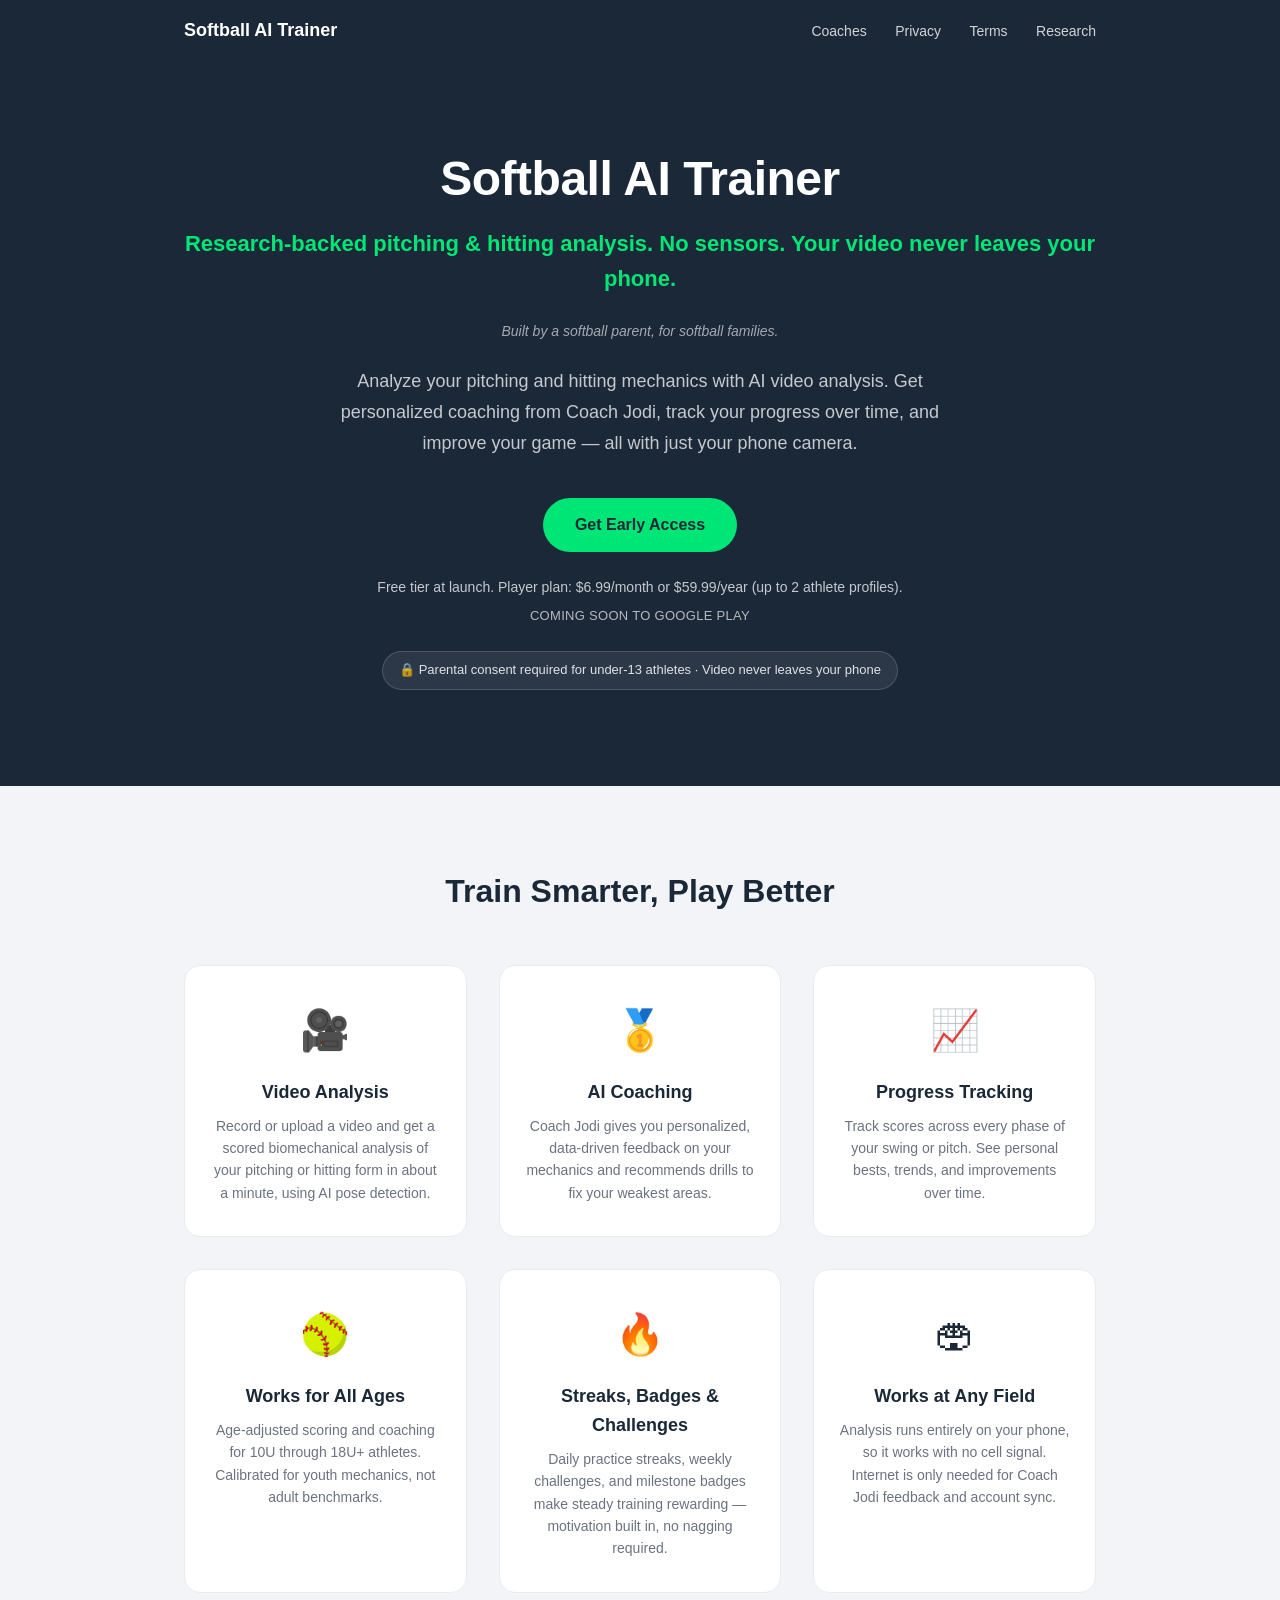
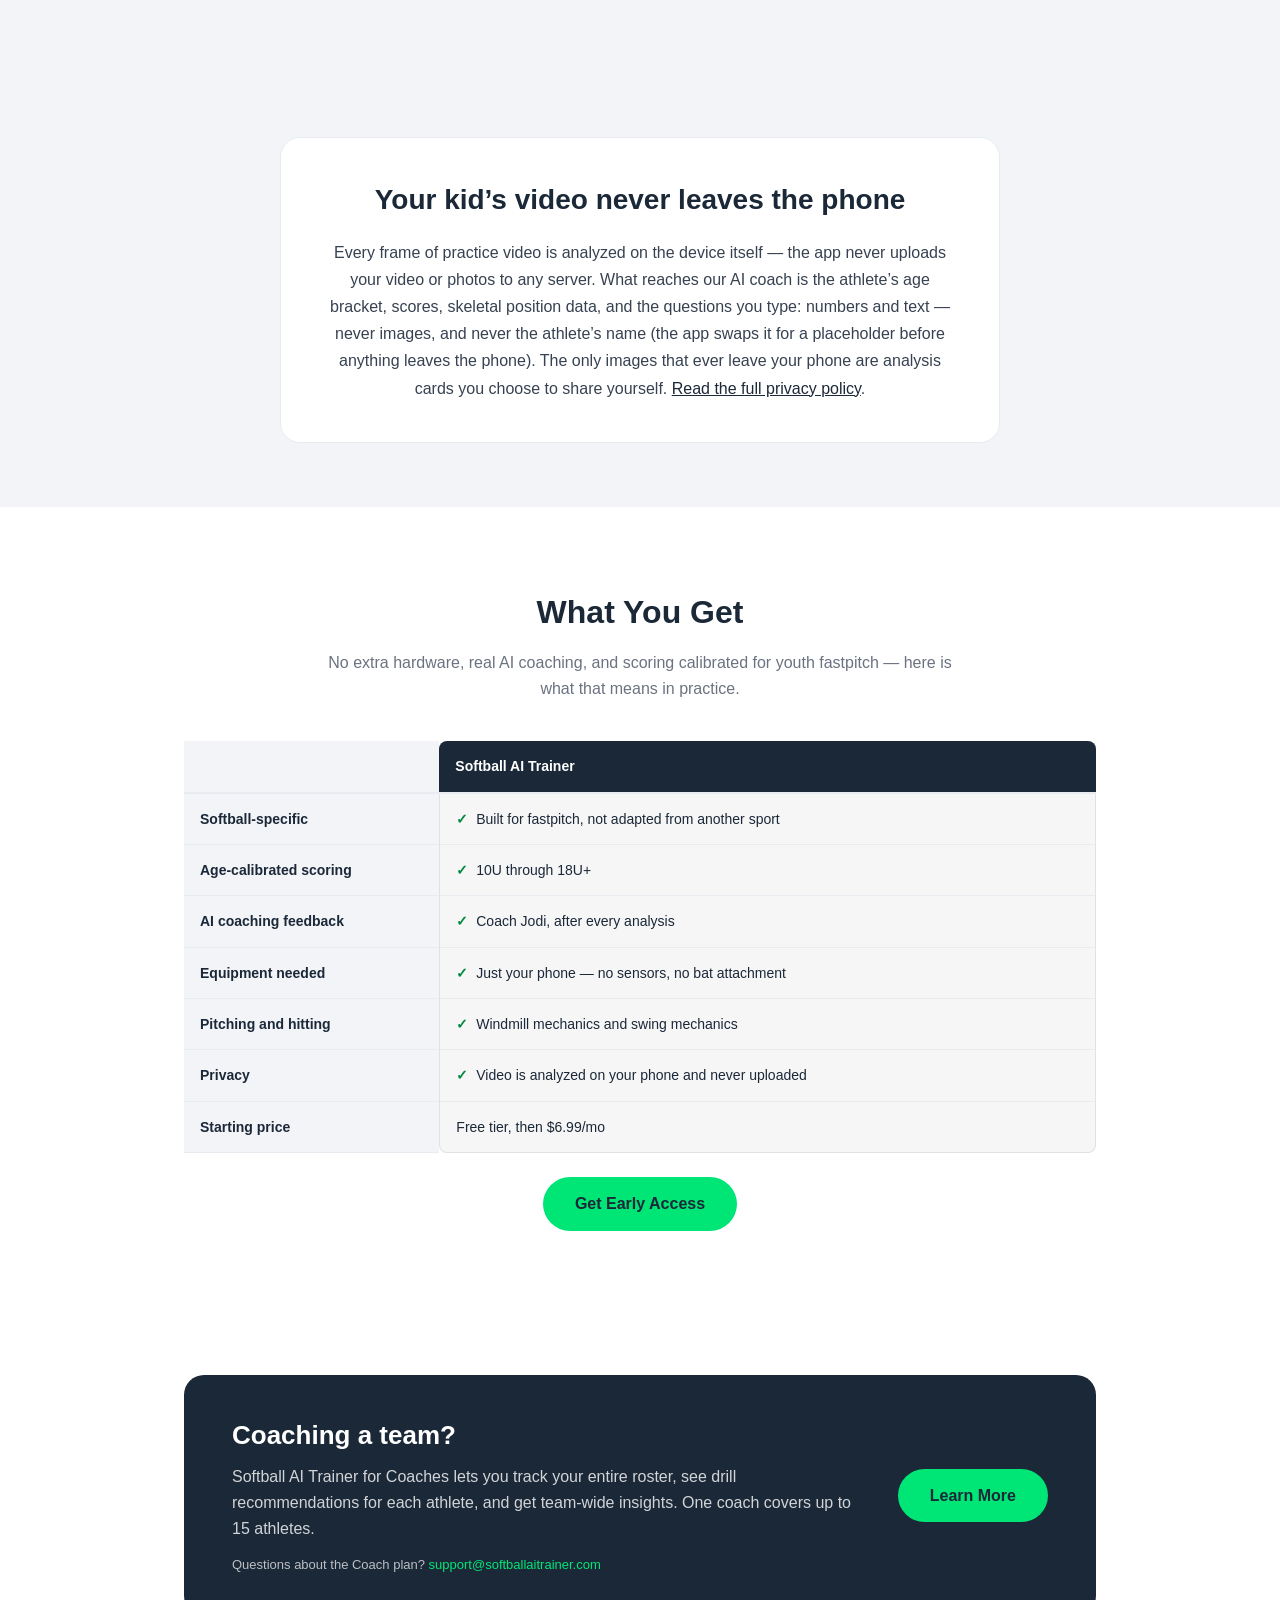
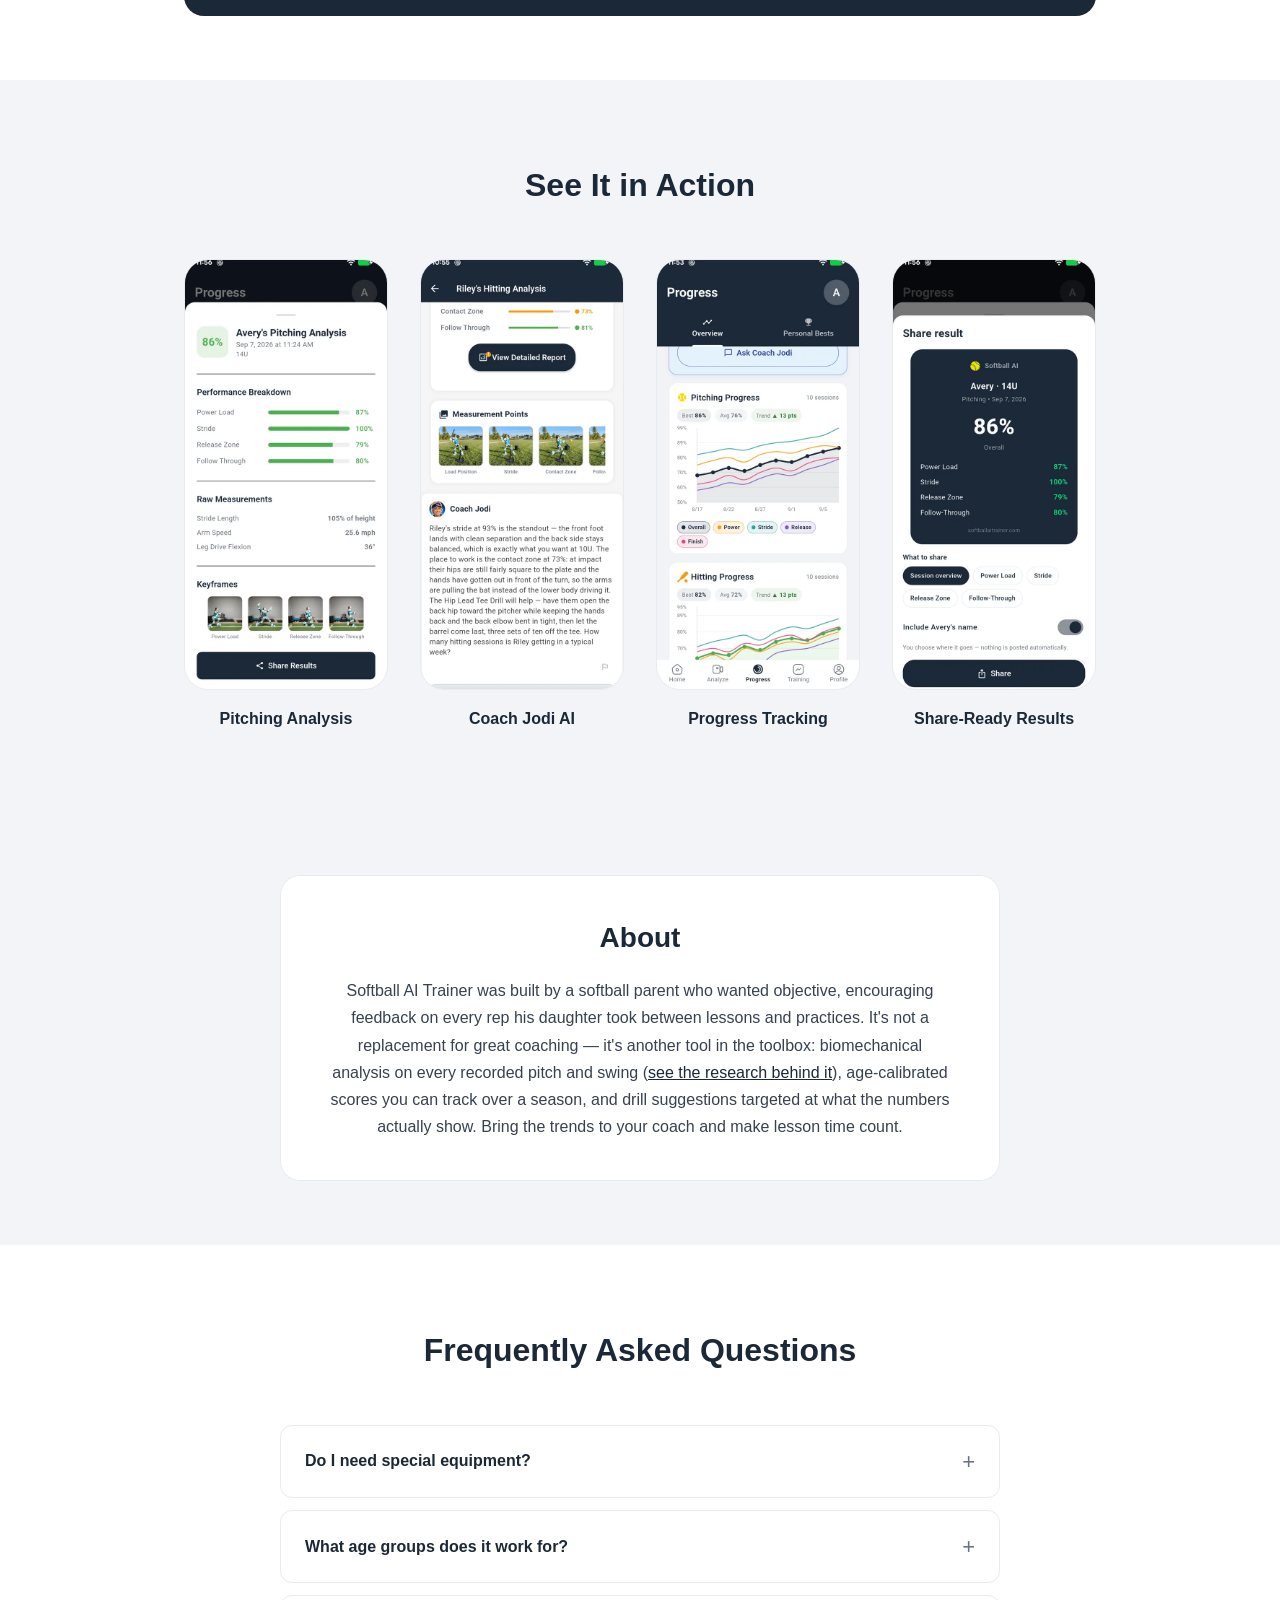
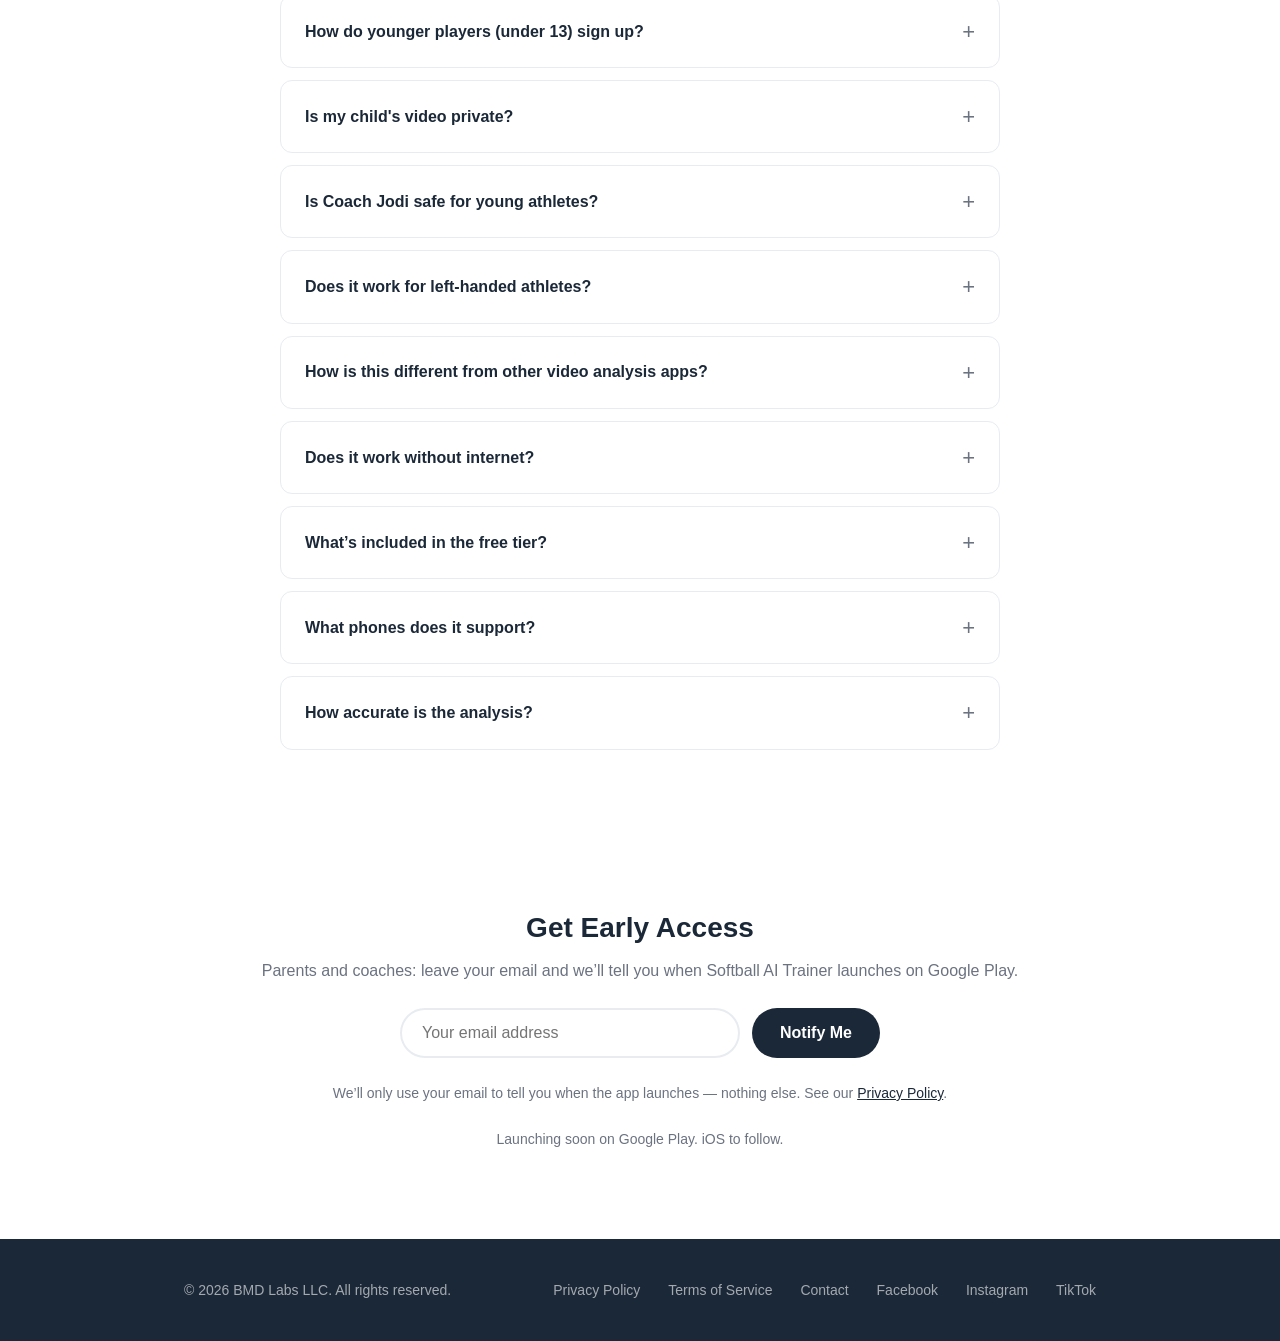
==== index.html @ f3d04e67 "Initial public release" ====
<!DOCTYPE html>
<html lang="en">
<head>
  <meta charset="UTF-8">
  <meta name="viewport" content="width=device-width, initial-scale=1.0">
  <title>Softball AI Trainer — Fastpitch Pitching &amp; Hitting Video Analysis App</title>
  <meta name="description" content="AI video analysis for fastpitch softball pitching and hitting mechanics. Personalized coaching from Coach Jodi. Works with just your phone camera.">
  <link rel="canonical" href="https://softballaitrainer.com/">
  <link rel="icon" type="image/svg+xml" href="/favicon.svg">
  <link rel="stylesheet" href="css/style.css?v=20260907">

  <!-- Open Graph / Facebook -->
  <meta property="og:type" content="website">
  <meta property="og:url" content="https://softballaitrainer.com/">
  <meta property="og:title" content="Softball AI Trainer — AI-Powered Softball Training">
  <meta property="og:description" content="AI video analysis for fastpitch pitching and hitting. Coach Jodi gives personalized feedback. Direct signup for ages 13+; parents can create accounts for younger athletes (10U–12U).">
  <meta property="og:image" content="https://softballaitrainer.com/og-image.png">
  <meta property="og:image:width" content="1200">
  <meta property="og:image:height" content="630">
  <meta property="og:site_name" content="Softball AI Trainer">

  <!-- Twitter -->
  <meta name="twitter:card" content="summary_large_image">
  <meta name="twitter:url" content="https://softballaitrainer.com/">
  <meta name="twitter:title" content="Softball AI Trainer — AI-Powered Softball Training">
  <meta name="twitter:description" content="AI video analysis for fastpitch pitching and hitting. Coach Jodi gives personalized feedback. Direct signup for ages 13+; parents can create accounts for younger athletes (10U–12U).">
  <meta name="twitter:image" content="https://softballaitrainer.com/og-image.png">

  <script type="application/ld+json">
  {
    "@context": "https://schema.org",
    "@graph": [
      {
        "@type": "Organization",
        "name": "BMD Labs LLC",
        "url": "https://softballaitrainer.com/",
        "email": "support@softballaitrainer.com",
        "telephone": "+1-937-350-1486",
        "address": {
          "@type": "PostalAddress",
          "streetAddress": "6545 Market Ave N, Ste 100",
          "addressLocality": "Canton",
          "addressRegion": "OH",
          "postalCode": "44721",
          "addressCountry": "US"
        },
        "sameAs": [
          "https://www.facebook.com/softballaitrainer",
          "https://www.instagram.com/softballaitrainer",
          "https://www.tiktok.com/@softballaitrainer"
        ]
      },
      {
        "@type": "SoftwareApplication",
        "name": "Softball AI Trainer",
        "operatingSystem": "Android",
        "applicationCategory": "SportsApplication",
        "description": "AI video analysis for fastpitch softball pitching and hitting mechanics. On-device processing — video never leaves the phone. Age-calibrated scoring for 10U through 18U+.",
        "offers": [
          { "@type": "Offer", "price": "0", "priceCurrency": "USD", "description": "Free tier" },
          { "@type": "Offer", "price": "6.99", "priceCurrency": "USD", "description": "Player plan, monthly" },
          { "@type": "Offer", "price": "59.99", "priceCurrency": "USD", "description": "Player plan, annual" },
          { "@type": "Offer", "price": "24.99", "priceCurrency": "USD", "description": "Coach plan, monthly" },
          { "@type": "Offer", "price": "199.99", "priceCurrency": "USD", "description": "Coach plan, annual" }
        ],
        "publisher": { "@type": "Organization", "name": "BMD Labs LLC" }
      },
      {
        "@type": "FAQPage",
        "mainEntity": [
          { "@type": "Question", "name": "Do I need special equipment?", "acceptedAnswer": { "@type": "Answer", "text": "Just your phone. No wearables, no sensors, no extra gear." } },
          { "@type": "Question", "name": "What age groups does it work for?", "acceptedAnswer": { "@type": "Answer", "text": "10U through 18U+. Scoring is calibrated for each age bracket, so a 10U pitcher isn't measured against 18U standards." } },
          { "@type": "Question", "name": "How do younger players (under 13) sign up?", "acceptedAnswer": { "@type": "Answer", "text": "Direct account signup is for ages 13 and up. For younger athletes, a parent or guardian creates an account and adds the child as an athlete profile through a parental consent flow designed to meet COPPA's verifiable-consent requirements." } },
          { "@type": "Question", "name": "Is my child's video private?", "acceptedAnswer": { "@type": "Answer", "text": "Yes. All video analysis happens on your device — the app never uploads your video or photos. AI coaching uses your athlete's age bracket, scores, skeletal position data, and the questions you type — never images or video, and never your athlete's name (the app swaps it for a placeholder before anything leaves the phone). The only images that leave your phone are analysis cards you choose to share yourself." } },
          { "@type": "Question", "name": "Is Coach Jodi safe for young athletes?", "acceptedAnswer": { "@type": "Answer", "text": "Coach Jodi is an AI coach and is labeled as one in the app. It runs behind a fixed safety prompt that keeps replies about softball and age-appropriate, defers health questions to a doctor or athletic trainer, and points anyone in distress to a trusted adult (and to 988 in the US). Every reply carries a Report flag that we review. Athletes are asked not to share personal details, the app never sends your athlete's name to the AI provider, under-13 athletes can only use Coach Jodi after a parent consents, and AI coaching can be turned off at any time in Settings." } },
          { "@type": "Question", "name": "Does it work for left-handed athletes?", "acceptedAnswer": { "@type": "Answer", "text": "Yes. Set your athlete's throwing and batting hand once, and every analysis scores accordingly." } },
          { "@type": "Question", "name": "How is this different from other video analysis apps?", "acceptedAnswer": { "@type": "Answer", "text": "Built specifically for fastpitch softball, with age-calibrated scoring and AI coaching personalized to your mechanics." } },
          { "@type": "Question", "name": "Does it work without internet?", "acceptedAnswer": { "@type": "Answer", "text": "Video analysis runs entirely on your phone, so you can record and analyze at any field with no signal. Internet is only needed for AI coaching feedback and account sync." } },
          { "@type": "Question", "name": "What's included in the free tier?", "acceptedAnswer": { "@type": "Answer", "text": "The free tier currently includes 12 video analyses per week, 3 Coach Jodi questions per day, your last 10 saved sessions, and 1 athlete profile. The Player plan raises that to unlimited analyses and up to 2 athlete profiles; the Coach plan covers up to 15 athletes." } },
          { "@type": "Question", "name": "What phones does it support?", "acceptedAnswer": { "@type": "Answer", "text": "Android at launch (Google Play), with iOS to follow. Any modern Android phone works — newer phones simply analyze faster." } },
          { "@type": "Question", "name": "How accurate is the analysis?", "acceptedAnswer": { "@type": "Answer", "text": "Scoring is built on pose detection plus biomechanical metrics anchored to peer-reviewed fastpitch pitching research and established coaching standards, with age-specific targets. Accuracy depends on video quality and camera angle; methods and limitations are published on the research page." } }
        ]
      }
    ]
  }
  </script>
</head>
<body>

  <header class="site-header">
    <div class="container">
      <a href="/" class="logo">Softball AI Trainer</a>
      <nav>
        <a href="/coaches.html">Coaches</a>
        <a href="/privacy.html">Privacy</a>
        <a href="/terms.html">Terms</a>
        <a href="/research.html">Research</a>
      </nav>
    </div>
  </header>

  <section class="hero">
    <div class="container">
      <h1>Softball AI Trainer</h1>
      <p class="tagline">Research-backed pitching &amp; hitting analysis. No sensors. Your video never leaves your phone.</p>
      <p class="humanizing">Built by a softball parent, for softball families.</p>
      <p class="description">
        Analyze your pitching and hitting mechanics with AI video analysis.
        Get personalized coaching from Coach Jodi, track your progress over time,
        and improve your game — all with just your phone camera.
      </p>
      <div class="cta-group">
        <a href="#signup" class="btn btn-green">Get Early Access</a>
      </div>
      <p class="pricing-line">Free tier at launch. Player plan: $6.99/month or $59.99/year (up to 2 athlete profiles).</p>
      <p class="launch-note">Coming soon to Google Play</p>
      <div class="hero-badges">
        <span class="hero-badge"><span aria-hidden="true">&#128274;</span> Parental consent required for under-13 athletes &middot; Video never leaves your phone</span>
      </div>
    </div>
  </section>

  <section class="features" id="features">
    <div class="container">
      <h2>Train Smarter, Play Better</h2>
      <div class="features-grid">

        <div class="feature-card">
          <span class="icon" aria-hidden="true">&#127909;</span>
          <h3>Video Analysis</h3>
          <p>Record or upload a video and get a scored biomechanical analysis of your pitching or hitting form in about a minute, using AI pose detection.</p>
        </div>

        <div class="feature-card">
          <span class="icon" aria-hidden="true">&#129351;</span>
          <h3>AI Coaching</h3>
          <p>Coach Jodi gives you personalized, data-driven feedback on your mechanics and recommends drills to fix your weakest areas.</p>
        </div>

        <div class="feature-card">
          <span class="icon" aria-hidden="true">&#128200;</span>
          <h3>Progress Tracking</h3>
          <p>Track scores across every phase of your swing or pitch. See personal bests, trends, and improvements over time.</p>
        </div>

        <div class="feature-card">
          <span class="icon" aria-hidden="true">&#129358;</span>
          <h3>Works for All Ages</h3>
          <p>Age-adjusted scoring and coaching for 10U through 18U+ athletes. Calibrated for youth mechanics, not adult benchmarks.</p>
        </div>

        <div class="feature-card">
          <span class="icon" aria-hidden="true">&#128293;</span>
          <h3>Streaks, Badges &amp; Challenges</h3>
          <p>Daily practice streaks, weekly challenges, and milestone badges make steady training rewarding &mdash; motivation built in, no nagging required.</p>
        </div>

        <div class="feature-card">
          <span class="icon" aria-hidden="true">&#127967;</span>
          <h3>Works at Any Field</h3>
          <p>Analysis runs entirely on your phone, so it works with no cell signal. Internet is only needed for Coach Jodi feedback and account sync.</p>
        </div>

      </div>
    </div>
  </section>

  <section class="about" id="privacy-promise">
    <div class="container">
      <div class="about-card">
        <h2>Your kid&rsquo;s video never leaves the phone</h2>
        <p>Every frame of practice video is analyzed on the device itself &mdash; the app never uploads your video or photos to any server. What reaches our AI coach is the athlete&rsquo;s age bracket, scores, skeletal position data, and the questions you type: numbers and text &mdash; never images, and never the athlete&rsquo;s name (the app swaps it for a placeholder before anything leaves the phone). The only images that ever leave your phone are analysis cards you choose to share yourself. <a href="/privacy.html">Read the full privacy policy</a>.</p>
      </div>
    </div>
  </section>

  <section class="comparison" id="compare">
    <div class="container">
      <h2>What You Get</h2>
      <p class="section-intro">No extra hardware, real AI coaching, and scoring calibrated for youth fastpitch &mdash; here is what that means in practice.</p>

      <div class="comparison-table-wrap">
        <table class="comparison-table">
          <thead>
            <tr>
              <th scope="col"><span class="sr-only">Feature</span></th>
              <th scope="col" class="us">Softball AI Trainer</th>
            </tr>
          </thead>
          <tbody>
            <tr>
              <th scope="row">Softball-specific</th>
              <td class="us"><span class="check">&#10003;</span> Built for fastpitch, not adapted from another sport</td>
            </tr>
            <tr>
              <th scope="row">Age-calibrated scoring</th>
              <td class="us"><span class="check">&#10003;</span> 10U through 18U+</td>
            </tr>
            <tr>
              <th scope="row">AI coaching feedback</th>
              <td class="us"><span class="check">&#10003;</span> Coach Jodi, after every analysis</td>
            </tr>
            <tr>
              <th scope="row">Equipment needed</th>
              <td class="us"><span class="check">&#10003;</span> Just your phone &mdash; no sensors, no bat attachment</td>
            </tr>
            <tr>
              <th scope="row">Pitching and hitting</th>
              <td class="us"><span class="check">&#10003;</span> Windmill mechanics and swing mechanics</td>
            </tr>
            <tr>
              <th scope="row">Privacy</th>
              <td class="us"><span class="check">&#10003;</span> Video is analyzed on your phone and never uploaded</td>
            </tr>
            <tr>
              <th scope="row">Starting price</th>
              <td class="us">Free tier, then $6.99/mo</td>
            </tr>
          </tbody>
        </table>
      </div>

      <div class="cta-group" style="text-align:center; margin-top: 24px;">
        <a href="#signup" class="btn btn-green">Get Early Access</a>
      </div>
    </div>
  </section>

  <section class="coach-callout" id="coaches">
    <div class="container">
      <div class="coach-card">
        <div class="coach-card-content">
          <h2>Coaching a team?</h2>
          <p>Softball AI Trainer for Coaches lets you track your entire roster, see drill recommendations for each athlete, and get team-wide insights. One coach covers up to 15 athletes.</p>
          <p class="coach-contact">Questions about the Coach plan? <a href="mailto:support@softballaitrainer.com">support@softballaitrainer.com</a></p>
        </div>
        <a href="/coaches.html" class="btn btn-green">Learn More</a>
      </div>
    </div>
  </section>

  <section class="screenshots" id="screenshots">
    <div class="container">
      <h2>See It in Action</h2>
      <div class="screenshots-grid">

        <div class="screenshot-card">
          <div class="screenshot-frame">
            <img src="screenshots/pitching-analysis.webp?v=20260907b" width="560" height="1244" loading="lazy" decoding="async" alt="14U pitching analysis with phase scores, raw measurements, and skeletal keyframes" onerror="this.style.display='none';this.nextElementSibling.style.display='flex';">
            <div class="screenshot-placeholder">Screenshot Coming Soon</div>
          </div>
          <p class="screenshot-caption">Pitching Analysis</p>
        </div>

        <div class="screenshot-card">
          <div class="screenshot-frame">
            <img src="screenshots/coach-jodi.webp?v=20260907" width="560" height="1244" loading="lazy" decoding="async" alt="Analysis keyframes with skeletal overlays above Coach Jodi's AI feedback" onerror="this.style.display='none';this.nextElementSibling.style.display='flex';">
            <div class="screenshot-placeholder">Screenshot Coming Soon</div>
          </div>
          <p class="screenshot-caption">Coach Jodi AI</p>
        </div>

        <div class="screenshot-card">
          <div class="screenshot-frame">
            <img src="screenshots/progress.webp?v=20260907b" width="560" height="1244" loading="lazy" decoding="async" alt="Progress dashboard with pitching and hitting score charts" onerror="this.style.display='none';this.nextElementSibling.style.display='flex';">
            <div class="screenshot-placeholder">Screenshot Coming Soon</div>
          </div>
          <p class="screenshot-caption">Progress Tracking</p>
        </div>

        <div class="screenshot-card">
          <div class="screenshot-frame">
            <img src="screenshots/share-card.webp?v=20260907b" width="560" height="1244" loading="lazy" decoding="async" alt="Share sheet with a branded results card and a name privacy toggle" onerror="this.style.display='none';this.nextElementSibling.style.display='flex';">
            <div class="screenshot-placeholder">Screenshot Coming Soon</div>
          </div>
          <p class="screenshot-caption">Share-Ready Results</p>
        </div>

      </div>
    </div>
  </section>

  <section class="about" id="about">
    <div class="container">
      <div class="about-card">
        <h2>About</h2>
        <p>Softball AI Trainer was built by a softball parent who wanted objective, encouraging feedback on every rep his daughter took between lessons and practices. It's not a replacement for great coaching &mdash; it's another tool in the toolbox: biomechanical analysis on every recorded pitch and swing (<a href="/research.html">see the research behind it</a>), age-calibrated scores you can track over a season, and drill suggestions targeted at what the numbers actually show. Bring the trends to your coach and make lesson time count.</p>
      </div>
    </div>
  </section>

  <section class="faq" id="faq">
    <div class="container">
      <h2>Frequently Asked Questions</h2>
      <div class="faq-list">

        <details class="faq-item">
          <summary>Do I need special equipment?</summary>
          <p>Just your phone. No wearables, no sensors, no extra gear.</p>
        </details>

        <details class="faq-item">
          <summary>What age groups does it work for?</summary>
          <p>10U through 18U+. Scoring is calibrated for each age bracket, so a 10U pitcher isn't measured against 18U standards.</p>
        </details>

        <details class="faq-item">
          <summary>How do younger players (under 13) sign up?</summary>
          <p>Direct account signup is for ages 13 and up. For younger athletes, a parent or guardian creates an account and adds the child as an athlete profile through a parental consent flow designed to meet COPPA's verifiable-consent requirements. A parent can manage 1 athlete on the free tier, up to 2 on the Player plan.</p>
        </details>

        <details class="faq-item">
          <summary>Is my child's video private?</summary>
          <p>Yes. All video analysis happens on your device &mdash; the app never uploads your video or photos. AI coaching uses your athlete's age bracket, scores, skeletal position data, and the questions you type &mdash; never images or video, and never your athlete's name (the app swaps it for a placeholder before anything leaves the phone). The only images that leave your phone are analysis cards you choose to share yourself. See our <a href="/privacy.html">Privacy Policy</a> for the full details.</p>
        </details>

        <details class="faq-item">
          <summary>Is Coach Jodi safe for young athletes?</summary>
          <p>Coach Jodi is an AI coach and is labeled as one in the app. It runs behind a fixed safety prompt that keeps replies about softball and age-appropriate, defers health questions to a doctor or athletic trainer, and points anyone in distress to a trusted adult (and to 988 in the US). Every reply carries a Report flag that we review. Athletes are asked not to share personal details, the app never sends your athlete's name to the AI provider, under-13 athletes can only use Coach Jodi after a parent consents, and AI coaching can be turned off at any time in Settings.</p>
        </details>

        <details class="faq-item">
          <summary>Does it work for left-handed athletes?</summary>
          <p>Yes. Set your athlete's throwing and batting hand once, and every analysis scores accordingly &mdash; left-handed mechanics are first-class, not mirrored afterthoughts.</p>
        </details>

        <details class="faq-item">
          <summary>How is this different from other video analysis apps?</summary>
          <p>Built specifically for fastpitch softball, with age-calibrated scoring and AI coaching personalized to your mechanics.</p>
        </details>

        <details class="faq-item">
          <summary>Does it work without internet?</summary>
          <p>Video analysis runs entirely on your phone, so you can record and analyze at any field with no signal. An internet connection is only needed for Coach Jodi's AI feedback and syncing your account.</p>
        </details>

        <details class="faq-item">
          <summary>What&rsquo;s included in the free tier?</summary>
          <p>The free tier currently includes 12 video analyses per week, 3 Coach Jodi questions per day, your last 10 saved sessions, and 1 athlete profile. The Player plan raises that to unlimited analyses and up to 2 athlete profiles; the Coach plan covers up to 15 athletes.</p>
        </details>

        <details class="faq-item">
          <summary>What phones does it support?</summary>
          <p>Android at launch (Google Play), with iOS to follow. Any modern Android phone works &mdash; newer phones simply analyze faster.</p>
        </details>

        <details class="faq-item">
          <summary>How accurate is the analysis?</summary>
          <p>Scoring is built on pose detection plus biomechanical metrics anchored to peer-reviewed fastpitch pitching research and established coaching standards, with age-specific targets. It&rsquo;s a training aid, not a lab: accuracy depends on video quality and camera angle, and we publish our methods and limitations openly on the <a href="/research.html">research page</a>.</p>
        </details>

      </div>
    </div>
  </section>

  <section class="signup" id="signup">
    <div class="container">
      <h2>Get Early Access</h2>
      <p>Parents and coaches: leave your email and we&rsquo;ll tell you when Softball AI Trainer launches on Google Play.</p>
      <form class="signup-form" action="https://formspree.io/f/moeqejey" method="POST">
        <input type="email" name="email" placeholder="Your email address" aria-label="Email address" required>
        <input type="hidden" name="source" value="player-landing">
        <input type="hidden" name="_subject" value="New waitlist signup — Player">
        <input type="text" name="_gotcha" tabindex="-1" autocomplete="off"
               aria-hidden="true" style="display:none">
        <button type="submit">Notify Me</button>
      </form>
        <p class="timeline-note">We&rsquo;ll only use your email to tell you when the app launches — nothing else. See our <a href="/privacy.html">Privacy Policy</a>.</p>
      <p class="timeline-note">
        Launching soon on Google Play. iOS to follow.
      </p>
    </div>
  </section>

  <footer class="site-footer">
    <div class="container">
      <span>&copy; 2026 BMD Labs LLC. All rights reserved.</span>
      <div>
        <a href="/privacy.html">Privacy Policy</a>
        <a href="/terms.html">Terms of Service</a>
        <a href="mailto:support@softballaitrainer.com">Contact</a>
        <a href="https://www.facebook.com/softballaitrainer" target="_blank" rel="noopener">Facebook</a>
        <a href="https://www.instagram.com/softballaitrainer" target="_blank" rel="noopener">Instagram</a>
        <a href="https://www.tiktok.com/@softballaitrainer" target="_blank" rel="noopener">TikTok</a>
      </div>
    </div>
  </footer>

</body>
</html>
---- css/style.css ----
*, *::before, *::after { box-sizing: border-box; margin: 0; padding: 0; }

:root {
  --navy: #1B2838;
  --green: #00E676;
  --light-gray: #F2F4F7;
  --white: #FFFFFF;
  --gray-text: #6B7280;
  --subtle-border: #E8ECF0;
}

body {
  font-family: -apple-system, BlinkMacSystemFont, "Segoe UI", Roboto, Helvetica, Arial, sans-serif;
  color: var(--navy);
  background: var(--white);
  line-height: 1.6;
  -webkit-font-smoothing: antialiased;
}

a { color: var(--navy); text-decoration: underline; }
a:not(.btn):hover { color: #00875A; }
.hero a:not(.btn):hover, .site-header a:not(.btn):hover, .site-footer a:not(.btn):hover, .coach-card a:not(.btn):hover { color: var(--green); }

/* ── Layout ──────────────────────────────── */

.container { max-width: 960px; margin: 0 auto; padding: 0 24px; }

/* ── Header ──────────────────────────────── */

.site-header {
  background: var(--navy);
  padding: 16px 0;
  position: sticky;
  top: 0;
  z-index: 100;
}

.site-header .container {
  display: flex;
  align-items: center;
  justify-content: space-between;
}

.site-header .logo {
  color: var(--white);
  font-size: 18px;
  font-weight: 700;
  text-decoration: none;
}

.site-header .logo:hover { color: var(--green); }

.site-header nav a {
  color: rgba(255,255,255,0.8);
  text-decoration: none;
  margin-left: 24px;
  font-size: 14px;
  font-weight: 500;
}

.site-header nav a:hover { color: #00875A; }
.hero a:not(.btn):hover, .site-header a:not(.btn):hover, .site-footer a:not(.btn):hover, .coach-card a:not(.btn):hover { color: var(--green); }

/* ── Hero ────────────────────────────────── */

.hero {
  background: var(--navy);
  color: var(--white);
  padding: 80px 0 96px;
  text-align: center;
}

.hero h1 {
  font-size: 48px;
  font-weight: 800;
  margin-bottom: 8px;
  letter-spacing: -0.5px;
}

.hero .tagline {
  font-size: 22px;
  color: var(--green);
  font-weight: 600;
  margin-bottom: 24px;
}

.hero .humanizing {
  font-size: 14px;
  font-style: italic;
  color: rgba(255,255,255,0.6);
  margin-bottom: 24px;
}

.hero .description {
  font-size: 18px;
  color: rgba(255,255,255,0.75);
  max-width: 600px;
  margin: 0 auto 40px;
  line-height: 1.7;
}

.hero .pricing-line {
  font-size: 14px;
  color: rgba(255,255,255,0.75);
  margin-top: 24px;
}

.hero .launch-note {
  font-size: 13px;
  color: rgba(255,255,255,0.68);
  margin-top: 8px;
  letter-spacing: 0.3px;
  text-transform: uppercase;
  font-weight: 500;
}

.hero-badges {
  display: flex;
  justify-content: center;
  gap: 12px;
  margin-top: 24px;
  flex-wrap: wrap;
}

.hero-badge {
  display: inline-block;
  background: rgba(255,255,255,0.08);
  color: rgba(255,255,255,0.85);
  border: 1px solid rgba(255,255,255,0.15);
  padding: 8px 16px;
  border-radius: 20px;
  font-size: 13px;
  font-weight: 500;
}

.hero .cta-group {
  display: flex;
  gap: 16px;
  justify-content: center;
  flex-wrap: wrap;
}

/* ── Buttons ─────────────────────────────── */

.btn {
  display: inline-flex;
  align-items: center;
  gap: 8px;
  padding: 14px 32px;
  border-radius: 28px;
  font-size: 16px;
  font-weight: 600;
  text-decoration: none;
  border: none;
  cursor: pointer;
  transition: transform 0.15s, box-shadow 0.15s;
}

.btn:hover { transform: translateY(-1px); box-shadow: 0 4px 16px rgba(0,0,0,0.2); }

.btn-green { background: var(--green); color: var(--navy); }
.btn-outline { background: transparent; color: var(--white); border: 2px solid rgba(255,255,255,0.3); }
.btn-outline:hover { border-color: var(--green); color: var(--green); }

/* ── Features ────────────────────────────── */

.features {
  padding: 80px 0;
  background: var(--light-gray);
}

.features h2 {
  text-align: center;
  font-size: 32px;
  font-weight: 700;
  margin-bottom: 48px;
}

.features-grid {
  display: grid;
  /* Explicit counts so no row strands an orphan card:
     index has 6 cards (3+3), coaches has 4 (--4 modifier, one row). */
  grid-template-columns: repeat(3, 1fr);
  gap: 32px;
}

.features-grid--4 { grid-template-columns: repeat(4, 1fr); }

@media (max-width: 900px) {
  .features-grid, .features-grid--4 { grid-template-columns: 1fr 1fr; }
}

.feature-card {
  background: var(--white);
  border-radius: 16px;
  padding: 32px 24px;
  text-align: center;
  border: 1px solid var(--subtle-border);
}

.feature-card .icon {
  font-size: 40px;
  margin-bottom: 16px;
  display: block;
}

.feature-card h3 {
  font-size: 18px;
  font-weight: 700;
  margin-bottom: 8px;
}

.feature-card p {
  font-size: 14px;
  color: var(--gray-text);
  line-height: 1.6;
}

/* ── Comparison Table ────────────────────── */

.comparison {
  padding: 80px 0;
  background: var(--white);
}

.comparison h2 {
  text-align: center;
  font-size: 32px;
  font-weight: 700;
  margin-bottom: 12px;
}

.section-intro {
  text-align: center;
  font-size: 16px;
  color: var(--gray-text);
  max-width: 640px;
  margin: 0 auto 40px;
  line-height: 1.6;
}

.comparison-table-wrap {
  overflow-x: auto;
  -webkit-overflow-scrolling: touch;
  margin: 0 -16px;
  padding: 0 16px;
}

.comparison-table {
  width: 100%;
  min-width: 720px;
  border-collapse: separate;
  border-spacing: 0;
  font-size: 14px;
}

.comparison-table th, .comparison-table td {
  padding: 14px 16px;
  text-align: left;
  border-bottom: 1px solid var(--subtle-border);
  vertical-align: middle;
  color: #374151;
}

.comparison-table thead th {
  font-size: 14px;
  font-weight: 700;
  color: var(--navy);
  background: var(--light-gray);
  border-bottom: 2px solid var(--subtle-border);
}

.comparison-table thead th.us {
  background: var(--navy);
  color: var(--white);
  border-top-left-radius: 8px;
  border-top-right-radius: 8px;
}

.comparison-table tbody th[scope="row"] {
  font-weight: 600;
  color: var(--navy);
  background: var(--light-gray);
  width: 28%;
}

.comparison-table td.us {
  background: rgba(27, 40, 56, 0.04);
  border-left: 1px solid rgba(27, 40, 56, 0.1);
  border-right: 1px solid rgba(27, 40, 56, 0.1);
  color: var(--navy);
  font-weight: 500;
}

.comparison-table tbody tr:last-child td.us {
  border-bottom: 1px solid rgba(27, 40, 56, 0.1);
  border-bottom-left-radius: 8px;
  border-bottom-right-radius: 8px;
}

.comparison-table .check {
  color: #00C853;
  font-weight: 700;
  margin-right: 4px;
}

.comparison-table .cross {
  color: #9CA3AF;
  font-weight: 700;
  margin-right: 4px;
}

.comparison-footnote {
  text-align: center;
  font-size: 12px;
  color: var(--gray-text);
  margin-top: 24px;
  font-style: italic;
}

/* ── Step Cards (Coaches page) ───────────── */

.steps-grid {
  display: grid;
  grid-template-columns: repeat(auto-fit, minmax(240px, 1fr));
  gap: 24px;
  margin-top: 32px;
}

.step-card {
  background: var(--white);
  border: 1px solid var(--subtle-border);
  border-radius: 16px;
  padding: 32px 28px;
  text-align: left;
}

.step-number {
  display: inline-flex;
  align-items: center;
  justify-content: center;
  width: 40px;
  height: 40px;
  background: var(--navy);
  color: var(--white);
  border-radius: 50%;
  font-size: 18px;
  font-weight: 700;
  margin-bottom: 16px;
}

.step-card h3 {
  font-size: 18px;
  font-weight: 700;
  margin-bottom: 8px;
  color: var(--navy);
}

.step-card p {
  font-size: 14px;
  color: var(--gray-text);
  line-height: 1.6;
}

/* ── About Section ───────────────────────── */

.about {
  padding: 64px 0;
  background: var(--light-gray);
}

.about-card {
  max-width: 720px;
  margin: 0 auto;
  background: var(--white);
  border: 1px solid var(--subtle-border);
  border-radius: 20px;
  padding: 40px 48px;
  text-align: center;
}

.about-card h2 {
  font-size: 28px;
  font-weight: 700;
  margin-bottom: 16px;
}

.about-card p {
  font-size: 16px;
  line-height: 1.7;
  color: #374151;
}

/* ── Coach Callout ───────────────────────── */

.coach-callout { padding: 64px 0; }

.coach-card {
  background: var(--navy);
  color: var(--white);
  border-radius: 20px;
  padding: 40px 48px;
  display: flex;
  align-items: center;
  justify-content: space-between;
  gap: 32px;
  flex-wrap: wrap;
}

.coach-card-content { flex: 1; min-width: 280px; }

.coach-card h2 {
  color: var(--white);
  font-size: 26px;
  font-weight: 700;
  margin-bottom: 8px;
}

.coach-card p {
  color: rgba(255,255,255,0.8);
  font-size: 16px;
  line-height: 1.6;
}

.coach-card .btn { flex-shrink: 0; }

.coach-card .coach-contact {
  margin-top: 14px;
  font-size: 13px;
  color: rgba(255,255,255,0.7);
}

.coach-card .coach-contact a {
  color: var(--green);
  text-decoration: none;
  font-weight: 500;
}

.coach-card .coach-contact a:hover { text-decoration: underline; }

/* ── Screenshots ─────────────────────────── */

.screenshots {
  padding: 80px 0;
  background: var(--light-gray);
}

.screenshots h2 {
  text-align: center;
  font-size: 32px;
  font-weight: 700;
  margin-bottom: 48px;
}

.screenshots-grid {
  display: grid;
  /* Always 4-across, 2x2, or 1-col - never a 3+1 orphan row. */
  grid-template-columns: repeat(2, 1fr);
  gap: 32px;
  max-width: 640px;
  margin: 0 auto;
}

.screenshot-card { text-align: center; }

.screenshot-frame {
  position: relative;
  background: var(--white);
  border-radius: 24px;
  border: 1px solid var(--subtle-border);
  aspect-ratio: 9 / 19;
  overflow: hidden;
  margin-bottom: 16px;
}

.screenshot-frame img {
  width: 100%;
  height: 100%;
  object-fit: cover;
  display: block;
}

.screenshot-placeholder {
  display: none;
  position: absolute;
  inset: 0;
  align-items: center;
  justify-content: center;
  color: var(--gray-text);
  font-size: 14px;
  font-weight: 500;
  background: var(--light-gray);
  text-align: center;
  padding: 16px;
}

.screenshot-frame img[src*="placeholder"] { display: none; }
.screenshot-frame img[src*="placeholder"] + .screenshot-placeholder { display: flex; }

.screenshot-caption {
  font-size: 16px;
  font-weight: 600;
  color: var(--navy);
}

/* ── FAQ ─────────────────────────────────── */

.faq { padding: 80px 0; }

.faq h2 {
  text-align: center;
  font-size: 32px;
  font-weight: 700;
  margin-bottom: 48px;
}

.faq-list {
  max-width: 720px;
  margin: 0 auto;
}

.faq-item {
  background: var(--white);
  border: 1px solid var(--subtle-border);
  border-radius: 12px;
  margin-bottom: 12px;
  overflow: hidden;
}

.faq-item summary {
  padding: 18px 24px;
  font-size: 16px;
  font-weight: 600;
  color: var(--navy);
  cursor: pointer;
  list-style: none;
  display: flex;
  justify-content: space-between;
  align-items: center;
}

.faq-item summary::-webkit-details-marker { display: none; }

.faq-item summary::after {
  content: '+';
  font-size: 22px;
  font-weight: 400;
  color: var(--gray-text);
  margin-left: 16px;
  transition: transform 0.2s;
}

.faq-item[open] summary::after { content: '−'; }

.faq-item p {
  padding: 0 24px 20px;
  font-size: 15px;
  line-height: 1.7;
  color: var(--gray-text);
}

/* ── Signup ───────────────────────────────── */

.signup {
  padding: 64px 0;
  text-align: center;
}

.signup h2 {
  font-size: 28px;
  font-weight: 700;
  margin-bottom: 8px;
}

.signup p {
  color: var(--gray-text);
  margin-bottom: 24px;
}

.signup-form {
  display: flex;
  gap: 12px;
  justify-content: center;
  flex-wrap: wrap;
  max-width: 480px;
  margin: 0 auto;
}

.signup-form input[type="email"] {
  flex: 1;
  min-width: 200px;
  padding: 14px 20px;
  border: 2px solid var(--subtle-border);
  border-radius: 28px;
  font-size: 16px;
  outline: none;
  font-family: inherit;
}

.signup-form input[type="email"]:focus { border-color: var(--navy); }

.signup-form button {
  padding: 14px 28px;
  background: var(--navy);
  color: var(--white);
  border: none;
  border-radius: 28px;
  font-size: 16px;
  font-weight: 600;
  cursor: pointer;
  font-family: inherit;
}

.signup-form button:hover { background: #263545; }

.signup .timeline-note {
  margin-top: 24px;
  font-size: 14px;
  color: var(--gray-text);
}

/* ── Footer ──────────────────────────────── */

.site-footer {
  background: var(--navy);
  color: rgba(255,255,255,0.6);
  padding: 40px 0;
  font-size: 14px;
}

.site-footer .container {
  display: flex;
  justify-content: space-between;
  align-items: center;
  flex-wrap: wrap;
  gap: 16px;
}

.site-footer a {
  color: rgba(255,255,255,0.6);
  text-decoration: none;
  margin-left: 24px;
}

.site-footer a:hover { color: #00875A; }
.hero a:not(.btn):hover, .site-header a:not(.btn):hover, .site-footer a:not(.btn):hover, .coach-card a:not(.btn):hover { color: var(--green); }

/* ── Legal Pages ─────────────────────────── */

.legal {
  padding: 60px 0 80px;
  max-width: 720px;
  margin: 0 auto;
}

.legal h1 {
  font-size: 32px;
  font-weight: 700;
  margin-bottom: 8px;
}

.legal .effective-date {
  color: var(--gray-text);
  font-size: 14px;
  margin-bottom: 32px;
}

.legal .draft-notice {
  background: #FFF3CD;
  border: 1px solid #FFD93D;
  border-radius: 12px;
  padding: 16px 20px;
  margin-bottom: 32px;
  font-size: 14px;
  font-weight: 600;
  color: #856404;
}

.legal h2 {
  font-size: 22px;
  font-weight: 700;
  margin: 32px 0 12px;
  padding-top: 16px;
  border-top: 1px solid var(--subtle-border);
}

.legal h2:first-of-type { border-top: none; }

.legal p, .legal li {
  font-size: 15px;
  line-height: 1.8;
  color: #374151;
  margin-bottom: 12px;
}

.legal ul {
  padding-left: 24px;
  margin-bottom: 16px;
}

.legal li { margin-bottom: 6px; }

.legal strong { color: var(--navy); }

/* ── Responsive ──────────────────────────── */

@media (min-width: 1100px) {
  .screenshots-grid { grid-template-columns: repeat(4, 1fr); max-width: 1180px; }
}

@media (max-width: 640px) {
  .hero { padding: 48px 0 64px; }
  .hero h1 { font-size: 32px; }
  .hero .tagline { font-size: 18px; }
  .hero .description { font-size: 16px; }
  .hero-badge { font-size: 12px; padding: 7px 14px; }
  .features { padding: 48px 0; }
  .features h2 { font-size: 24px; margin-bottom: 32px; }
  .features-grid { grid-template-columns: 1fr 1fr; gap: 16px; }
  .feature-card { padding: 24px 16px; }
  .comparison { padding: 48px 0; }
  .comparison h2 { font-size: 24px; }
  .section-intro { font-size: 14px; margin-bottom: 28px; }
  .comparison-table { font-size: 13px; }
  .comparison-table th, .comparison-table td { padding: 10px 12px; }
  .about { padding: 40px 0; }
  .about-card { padding: 28px 24px; }
  .about-card h2 { font-size: 22px; }
  .about-card p { font-size: 15px; }
  .coach-callout { padding: 40px 0; }
  .coach-card { padding: 28px 24px; flex-direction: column; align-items: flex-start; gap: 20px; }
  .coach-card h2 { font-size: 22px; }
  .screenshots { padding: 48px 0; }
  .screenshots h2 { font-size: 24px; margin-bottom: 32px; }
  .screenshots-grid { grid-template-columns: 1fr; gap: 24px; max-width: 280px; }
  .faq { padding: 48px 0; }
  .faq h2 { font-size: 24px; margin-bottom: 32px; }
  .faq-item summary { padding: 16px 18px; font-size: 15px; }
  .faq-item p { padding: 0 18px 16px; font-size: 14px; }
  .site-header nav a { margin-left: 16px; font-size: 13px; }
  .site-footer .container { flex-direction: column; text-align: center; }
  .site-footer a { margin-left: 0; margin: 0 12px; }
  .legal { padding: 32px 24px 48px; }
  .legal h1 { font-size: 24px; }
}


/* -- a11y additions (Aug 2026 review) -- */
.sr-only { position: absolute; width: 1px; height: 1px; padding: 0; margin: -1px; overflow: hidden; clip: rect(0,0,0,0); white-space: nowrap; border: 0; }
a:focus-visible, button:focus-visible, input:focus-visible, summary:focus-visible { outline: 2px solid var(--navy); outline-offset: 2px; }
.comparison-table .check { color: #00893E; }
.comparison-table .cross { color: #6B7280; }
.screenshot-placeholder { color: #5B6472; }
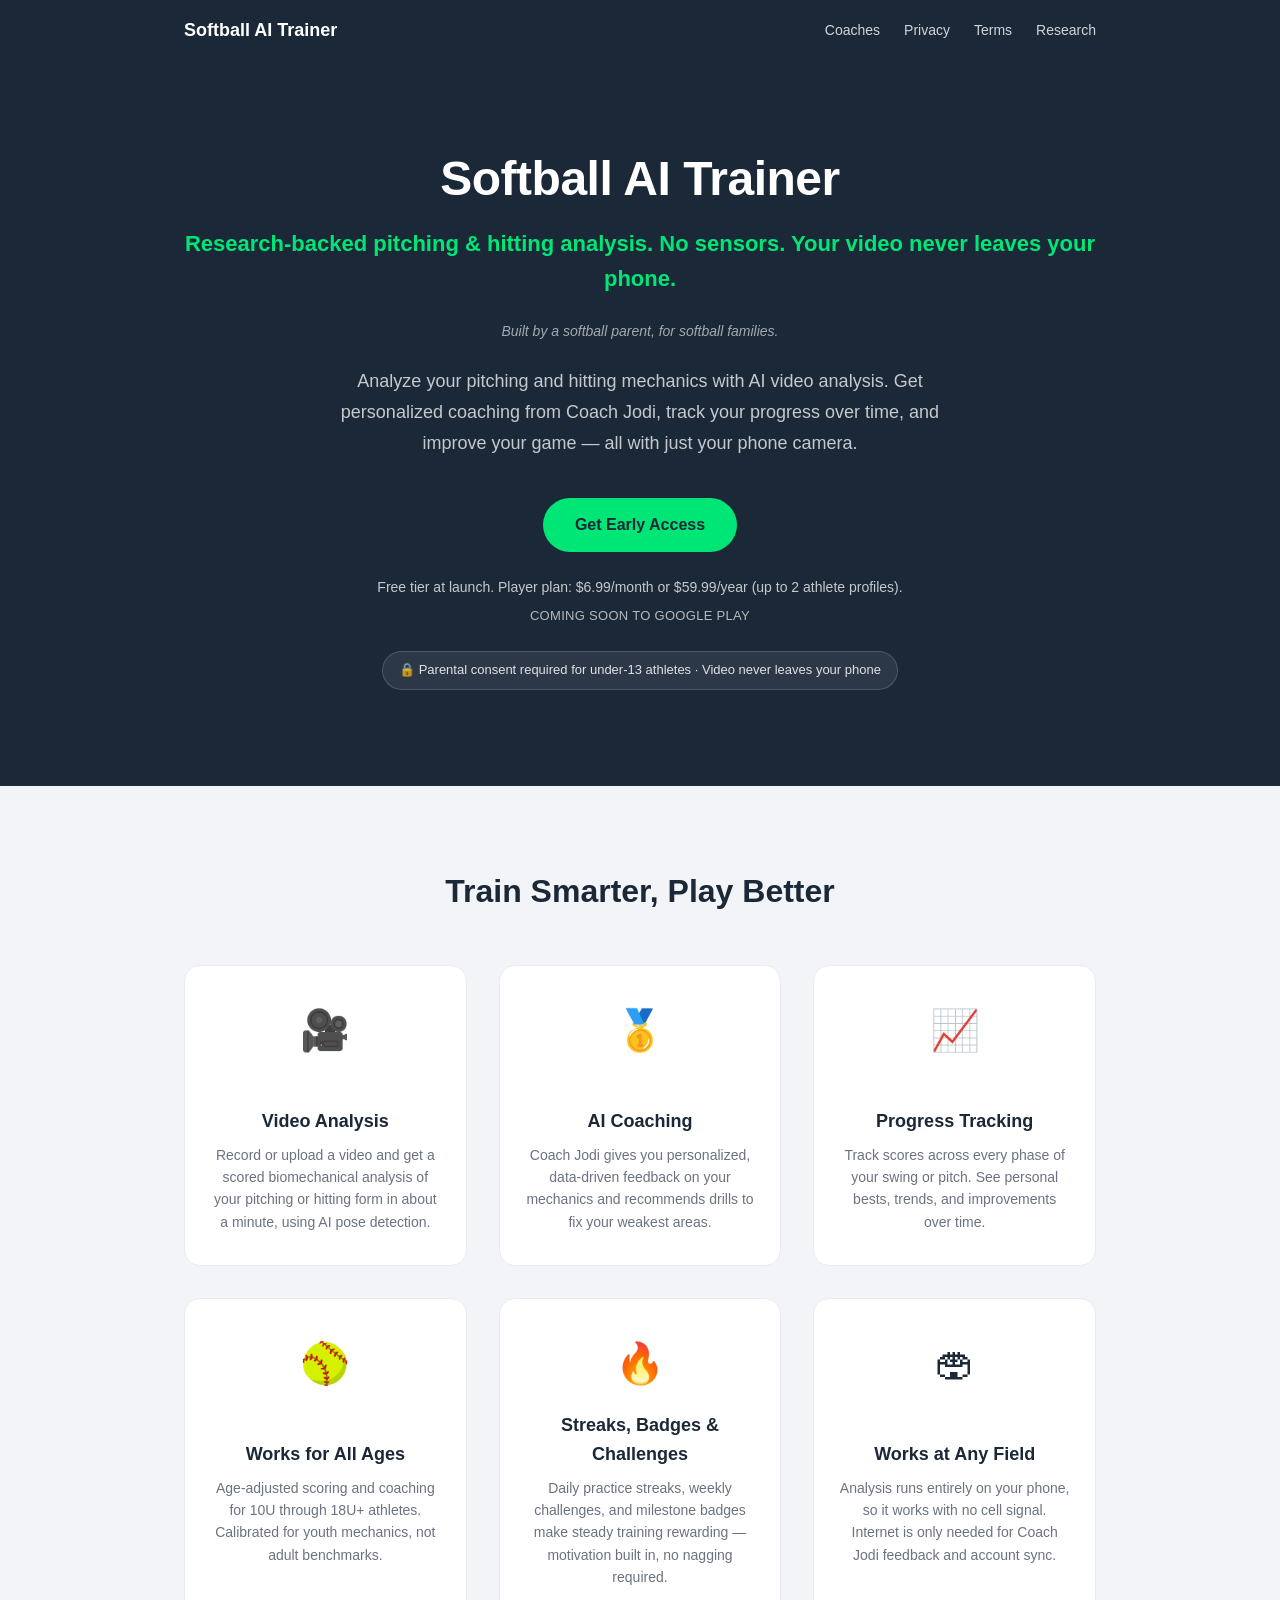
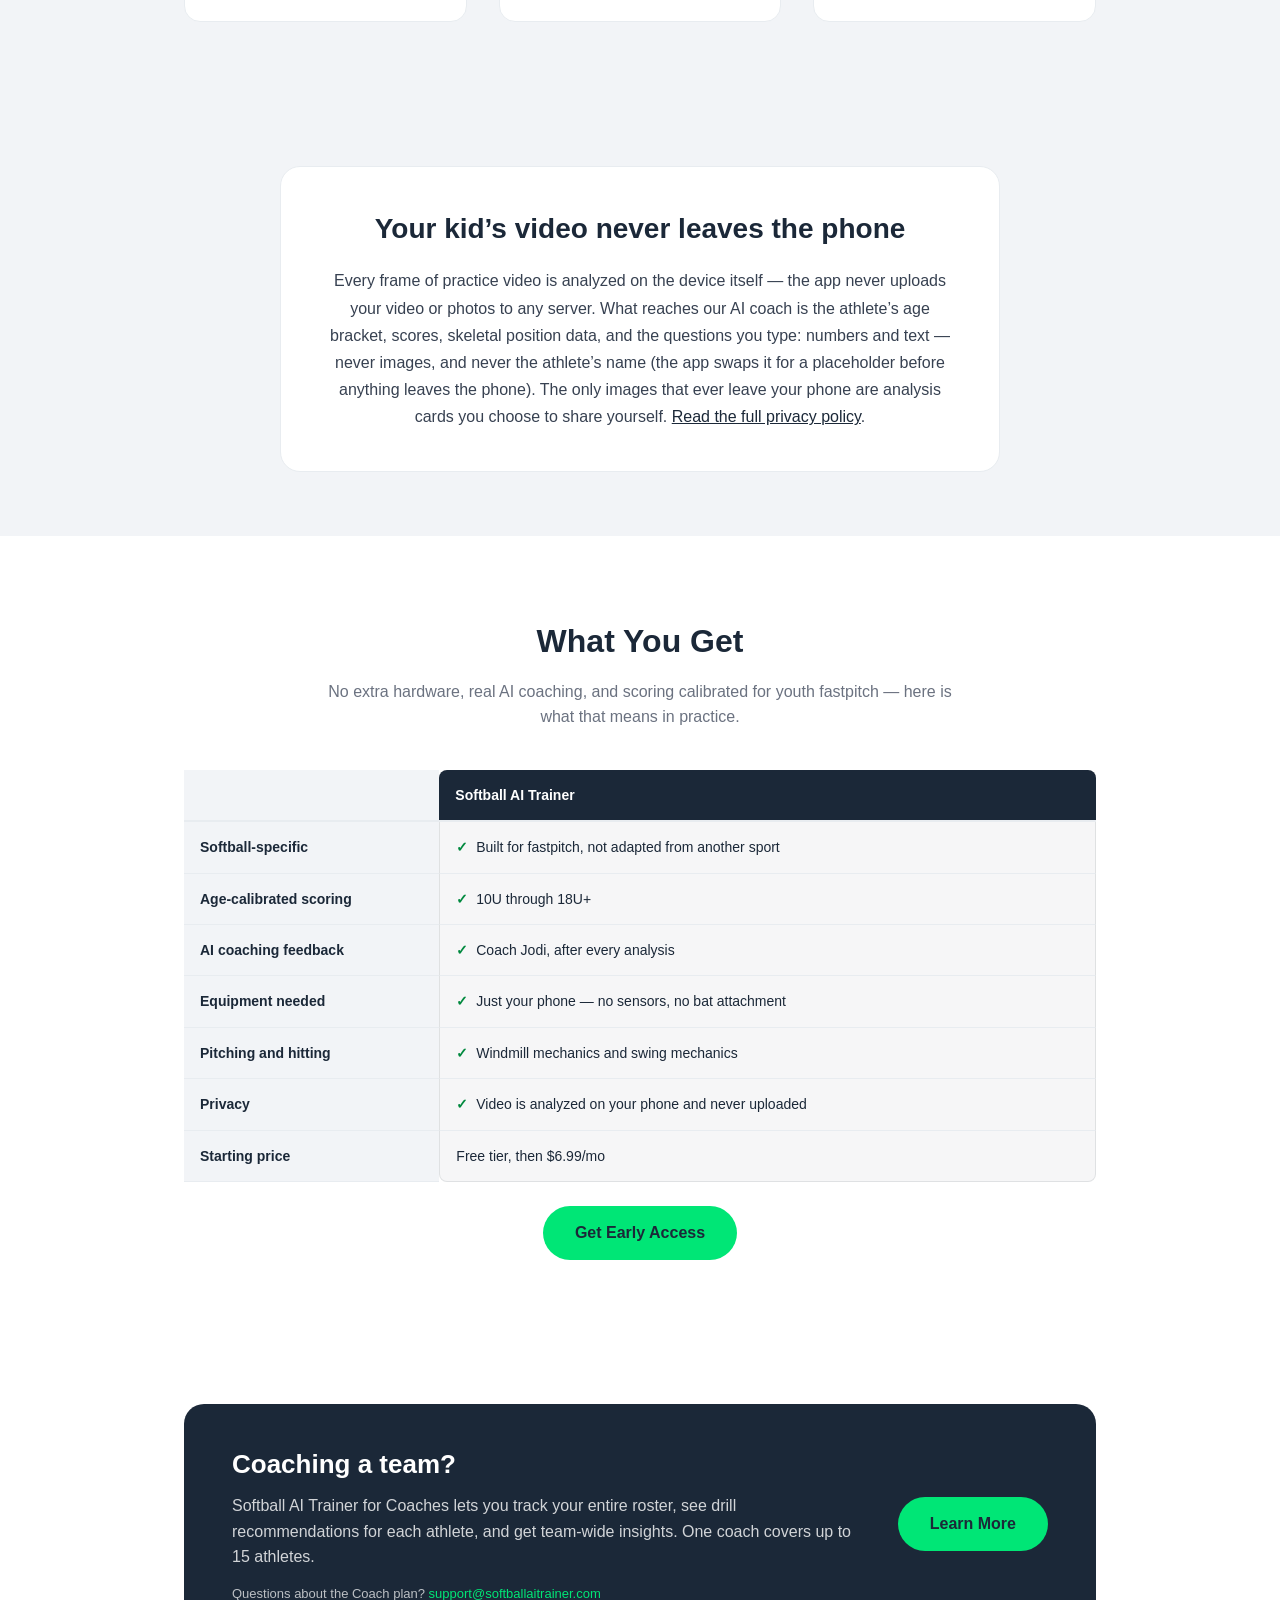
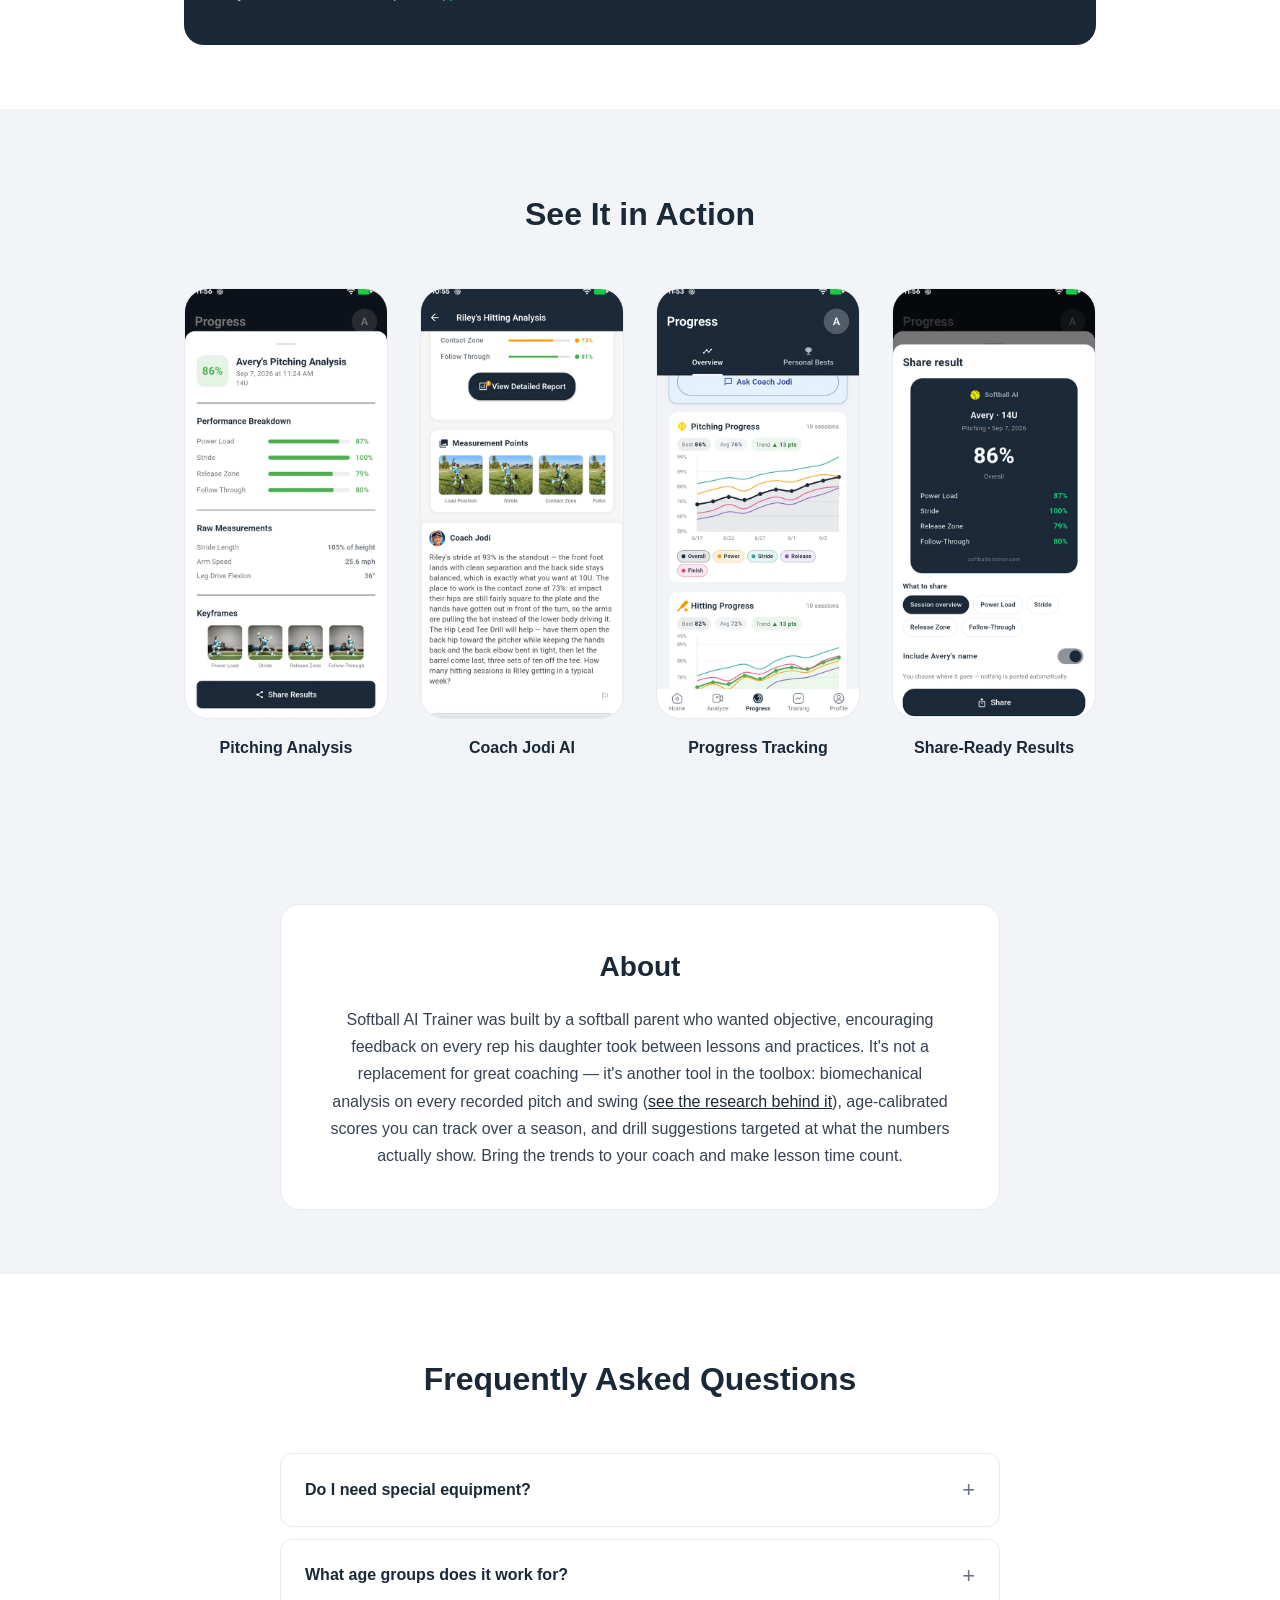
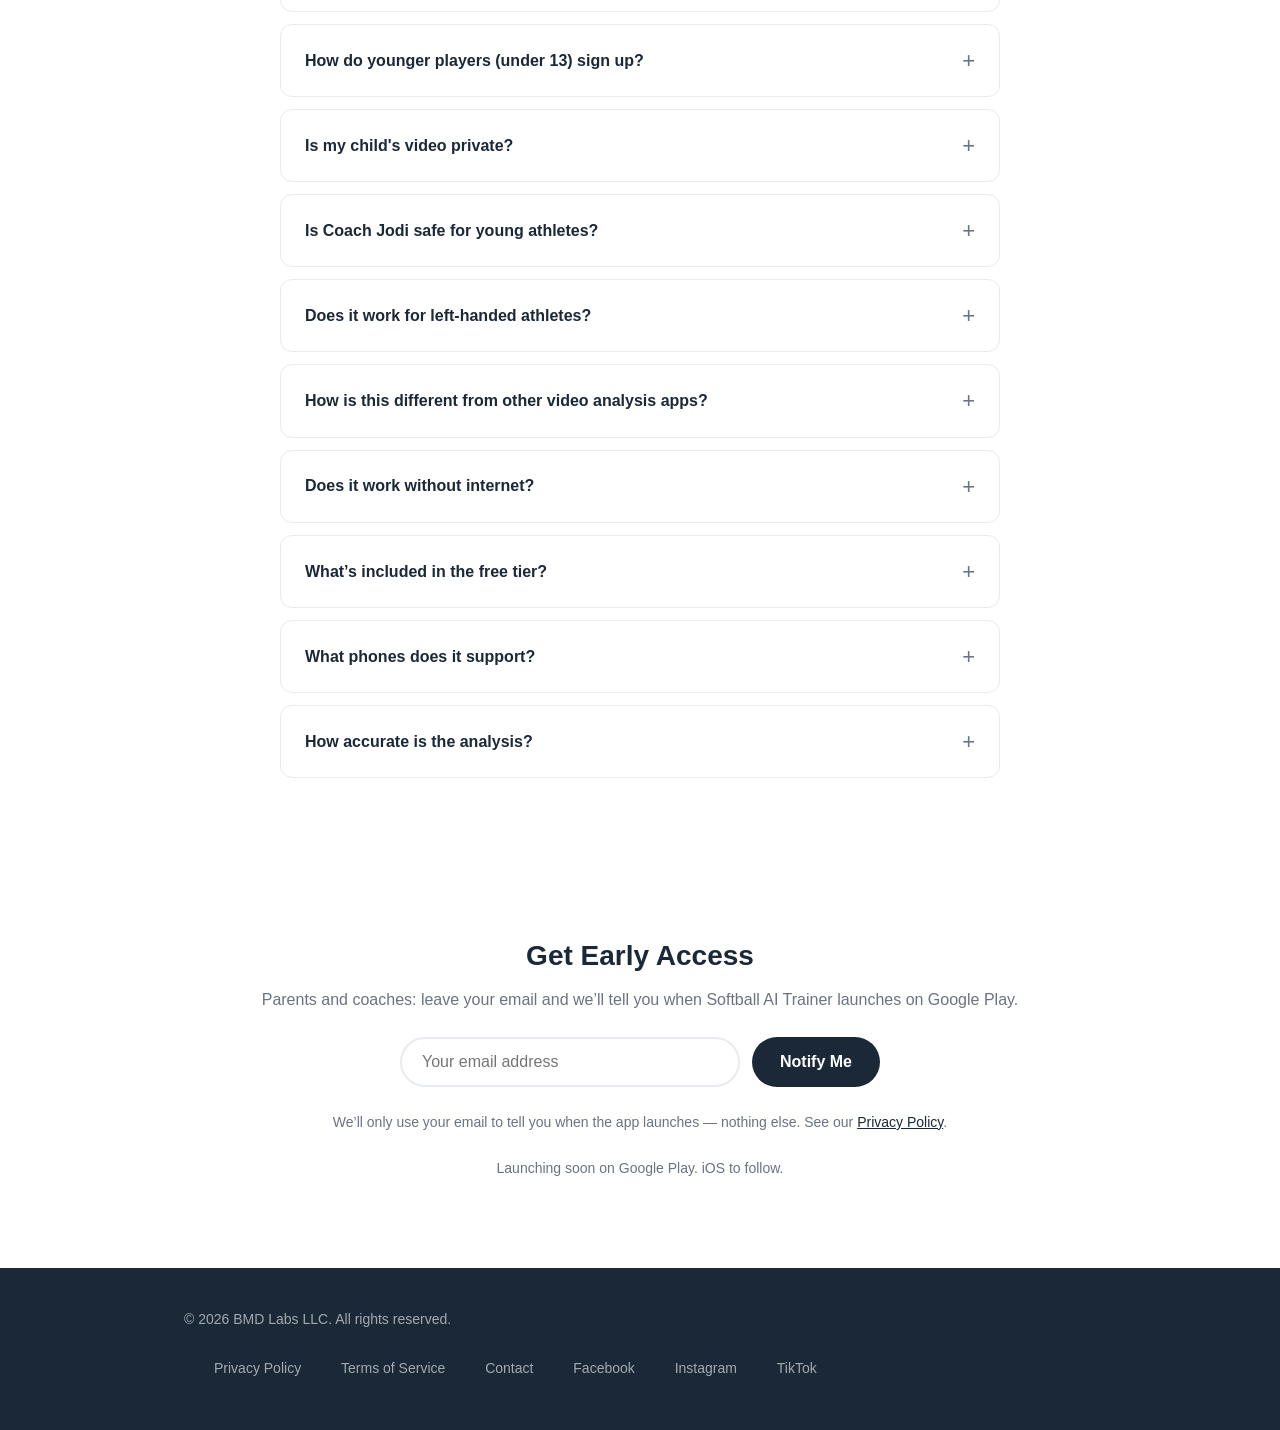
==== commit 13655f08: "Mobile layout + accessibility fixes (mirror of master ea8c076)" ====
--- a/index.html
+++ b/index.html
@@ -7,14 +7,16 @@
   <meta name="description" content="AI video analysis for fastpitch softball pitching and hitting mechanics. Personalized coaching from Coach Jodi. Works with just your phone camera.">
   <link rel="canonical" href="https://softballaitrainer.com/">
   <link rel="icon" type="image/svg+xml" href="/favicon.svg">
-  <link rel="stylesheet" href="css/style.css?v=20260907">
+  <link rel="stylesheet" href="css/style.css?v=20260918">
 
   <!-- Open Graph / Facebook -->
   <meta property="og:type" content="website">
   <meta property="og:url" content="https://softballaitrainer.com/">
   <meta property="og:title" content="Softball AI Trainer — AI-Powered Softball Training">
   <meta property="og:description" content="AI video analysis for fastpitch pitching and hitting. Coach Jodi gives personalized feedback. Direct signup for ages 13+; parents can create accounts for younger athletes (10U–12U).">
-  <meta property="og:image" content="https://softballaitrainer.com/og-image.png">
+  <meta property="og:image" content="https://softballaitrainer.com/og-image.png?v=4">
+  <meta property="og:image:alt" content="Softball AI Trainer app icon with the tagline AI-Powered Softball Training">
+  <meta name="twitter:image:alt" content="Softball AI Trainer app icon with the tagline AI-Powered Softball Training">
   <meta property="og:image:width" content="1200">
   <meta property="og:image:height" content="630">
   <meta property="og:site_name" content="Softball AI Trainer">
@@ -24,7 +26,7 @@
   <meta name="twitter:url" content="https://softballaitrainer.com/">
   <meta name="twitter:title" content="Softball AI Trainer — AI-Powered Softball Training">
   <meta name="twitter:description" content="AI video analysis for fastpitch pitching and hitting. Coach Jodi gives personalized feedback. Direct signup for ages 13+; parents can create accounts for younger athletes (10U–12U).">
-  <meta name="twitter:image" content="https://softballaitrainer.com/og-image.png">
+  <meta name="twitter:image" content="https://softballaitrainer.com/og-image.png?v=4">
 
   <script type="application/ld+json">
   {
@@ -99,6 +101,7 @@
     </div>
   </header>
 
+  <main>
   <section class="hero">
     <div class="container">
       <h1>Softball AI Trainer</h1>
@@ -372,6 +375,8 @@
     </div>
   </section>
 
+  </main>
+
   <footer class="site-footer">
     <div class="container">
       <span>&copy; 2026 BMD Labs LLC. All rights reserved.</span>
@@ -386,5 +391,34 @@
     </div>
   </footer>
 
+
+<script>
+  document.querySelectorAll('form[action*="formspree"]').forEach(function (f) {
+    f.addEventListener('submit', function (e) {
+      e.preventDefault();
+      var btn = f.querySelector('button');
+      var old = btn ? btn.textContent : '';
+      if (btn) { btn.disabled = true; btn.textContent = 'Joining…'; }
+      fetch(f.action, { method: 'POST', body: new FormData(f),
+                        headers: { 'Accept': 'application/json' } })
+        .then(function (r) {
+          if (!r.ok) throw new Error('bad status');
+          f.innerHTML = '<p class="form-success" role="status" tabindex="-1"><span aria-hidden="true">🥎</span> You’re on the list! We’ll email you when the app launches.</p>';
+          f.firstElementChild.focus();
+        })
+        .catch(function () {
+          if (btn) { btn.disabled = false; btn.textContent = old; }
+          var err = f.querySelector('.form-error');
+          if (!err) {
+            err = document.createElement('p');
+            err.className = 'form-error';
+            err.setAttribute('role', 'alert');
+            f.appendChild(err);
+          }
+          err.textContent = 'Something went wrong — please try again, or email support@softballaitrainer.com.';
+        });
+    });
+  });
+</script>
 </body>
 </html>
--- a/css/style.css
+++ b/css/style.css
@@ -20,6 +20,8 @@
 a { color: var(--navy); text-decoration: underline; }
 a:not(.btn):hover { color: #00875A; }
 .hero a:not(.btn):hover, .site-header a:not(.btn):hover, .site-footer a:not(.btn):hover, .coach-card a:not(.btn):hover { color: var(--green); }
+/* Plain links inside the navy hero (404 page) were navy-on-navy — invisible. */
+.hero a:not(.btn) { color: var(--white); }
 
 /* ── Layout ──────────────────────────────── */
 
@@ -50,12 +52,14 @@
 
 .site-header .logo:hover { color: var(--green); }
 
+.site-header nav { display: flex; flex-wrap: wrap; align-items: center; gap: 0 24px; }
+
 .site-header nav a {
   color: rgba(255,255,255,0.8);
   text-decoration: none;
-  margin-left: 24px;
   font-size: 14px;
   font-weight: 500;
+  white-space: nowrap;
 }
 
 .site-header nav a:hover { color: #00875A; }
@@ -102,7 +106,8 @@
 .hero .pricing-line {
   font-size: 14px;
   color: rgba(255,255,255,0.75);
-  margin-top: 24px;
+  margin: 24px auto 0;
+  max-width: 600px;
 }
 
 .hero .launch-note {
@@ -216,6 +221,12 @@
   line-height: 1.6;
 }
 
+/* Multi-column rows: a 1-line heading next to a 2-line heading misaligns the
+   paragraph tops. Reserve two heading lines whenever cards sit side by side. */
+@media (min-width: 641px) {
+  .feature-card h3 { min-height: 3.2em; display: flex; align-items: flex-end; justify-content: center; }
+}
+
 /* ── Comparison Table ────────────────────── */
 
 .comparison {
@@ -640,6 +651,8 @@
   color: rgba(255,255,255,0.6);
   text-decoration: none;
   margin-left: 24px;
+  display: inline-block;
+  padding: 11px 6px;
 }
 
 .site-footer a:hover { color: #00875A; }
@@ -716,12 +729,16 @@
   .hero-badge { font-size: 12px; padding: 7px 14px; }
   .features { padding: 48px 0; }
   .features h2 { font-size: 24px; margin-bottom: 32px; }
-  .features-grid { grid-template-columns: 1fr 1fr; gap: 16px; }
+  /* One column on phones: two-up rows stretch every card to the tallest
+     neighbour, leaving dead space under short copy (Ben, Sept 18). */
+  .features-grid, .features-grid--4 { grid-template-columns: 1fr; gap: 16px; }
   .feature-card { padding: 24px 16px; }
   .comparison { padding: 48px 0; }
   .comparison h2 { font-size: 24px; }
   .section-intro { font-size: 14px; margin-bottom: 28px; }
-  .comparison-table { font-size: 13px; }
+  /* Two-column checklist no longer needs the 720px desktop min-width. */
+  .comparison-table { font-size: 13px; min-width: 0; }
+  .comparison-table tbody th[scope="row"] { width: 38%; }
   .comparison-table th, .comparison-table td { padding: 10px 12px; }
   .about { padding: 40px 0; }
   .about-card { padding: 28px 24px; }
@@ -737,10 +754,15 @@
   .faq h2 { font-size: 24px; margin-bottom: 32px; }
   .faq-item summary { padding: 16px 18px; font-size: 15px; }
   .faq-item p { padding: 0 18px 16px; font-size: 14px; }
-  .site-header nav a { margin-left: 16px; font-size: 13px; }
+  /* Stack logo above nav on phones; the side-by-side row wrapped both. */
+  .site-header { position: static; padding: 10px 0 8px; }
+  .site-header .container { flex-direction: column; align-items: center; gap: 4px; }
+  .site-header .logo { white-space: nowrap; font-size: 17px; }
+  .site-header nav { justify-content: center; gap: 0 18px; }
+  .site-header nav a { font-size: 13px; padding: 8px 0; }
   .site-footer .container { flex-direction: column; text-align: center; }
-  .site-footer a { margin-left: 0; margin: 0 12px; }
-  .legal { padding: 32px 24px 48px; }
+  .site-footer a { margin: 0 2px; }
+  .legal { padding: 32px 0 48px; }  /* .container already pads 24px */
   .legal h1 { font-size: 24px; }
 }
 
@@ -748,6 +770,13 @@
 /* -- a11y additions (Aug 2026 review) -- */
 .sr-only { position: absolute; width: 1px; height: 1px; padding: 0; margin: -1px; overflow: hidden; clip: rect(0,0,0,0); white-space: nowrap; border: 0; }
 a:focus-visible, button:focus-visible, input:focus-visible, summary:focus-visible { outline: 2px solid var(--navy); outline-offset: 2px; }
+.site-header a:focus-visible, .hero a:focus-visible, .site-footer a:focus-visible, .coach-card a:focus-visible { outline-color: var(--green); }
 .comparison-table .check { color: #00893E; }
 .comparison-table .cross { color: #6B7280; }
 .screenshot-placeholder { color: #5B6472; }
+
+/* Inline waitlist submit states (AJAX, no redirect off-site) */
+.form-success { color: #00703C; font-size: 17px; font-weight: 600;
+                margin: 10px 0; text-align: center; width: 100%; }
+.form-error { color: #C62828; font-size: 14px; margin: 8px 0 0;
+              width: 100%; text-align: center; }
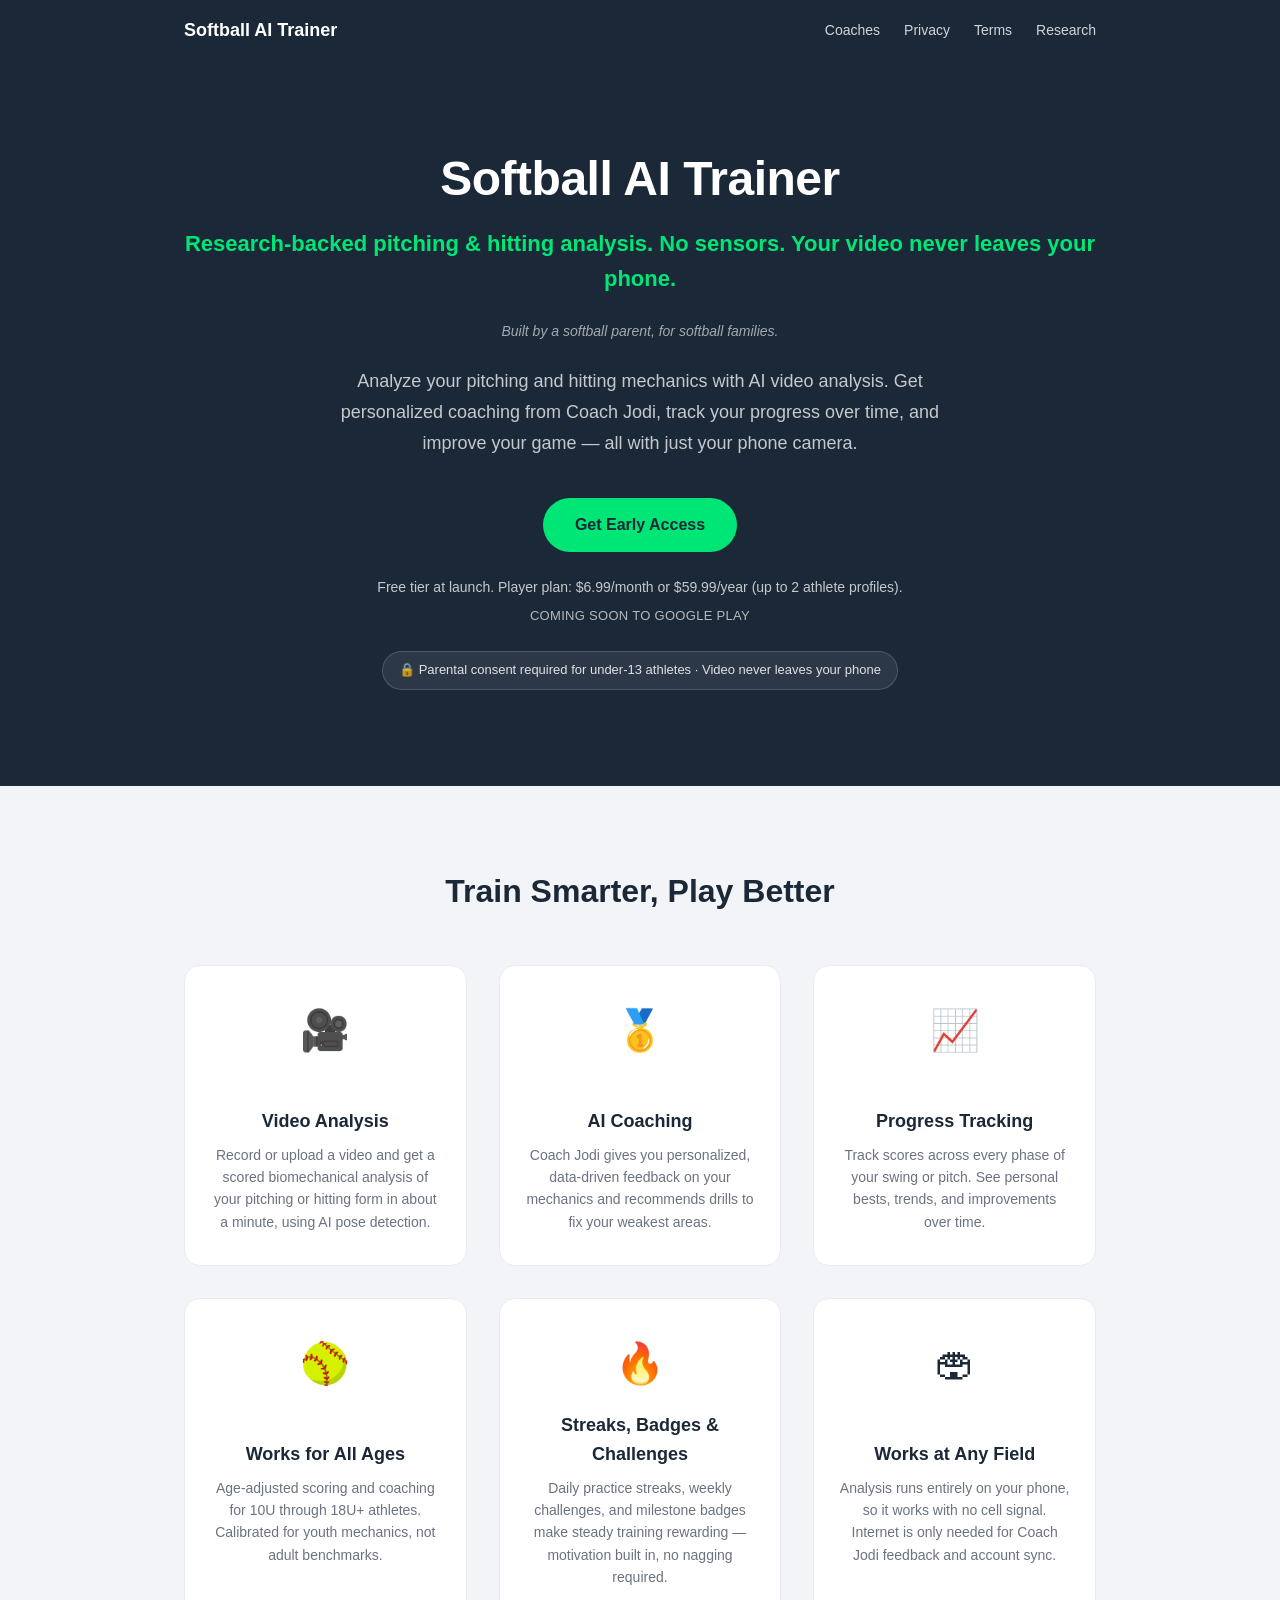
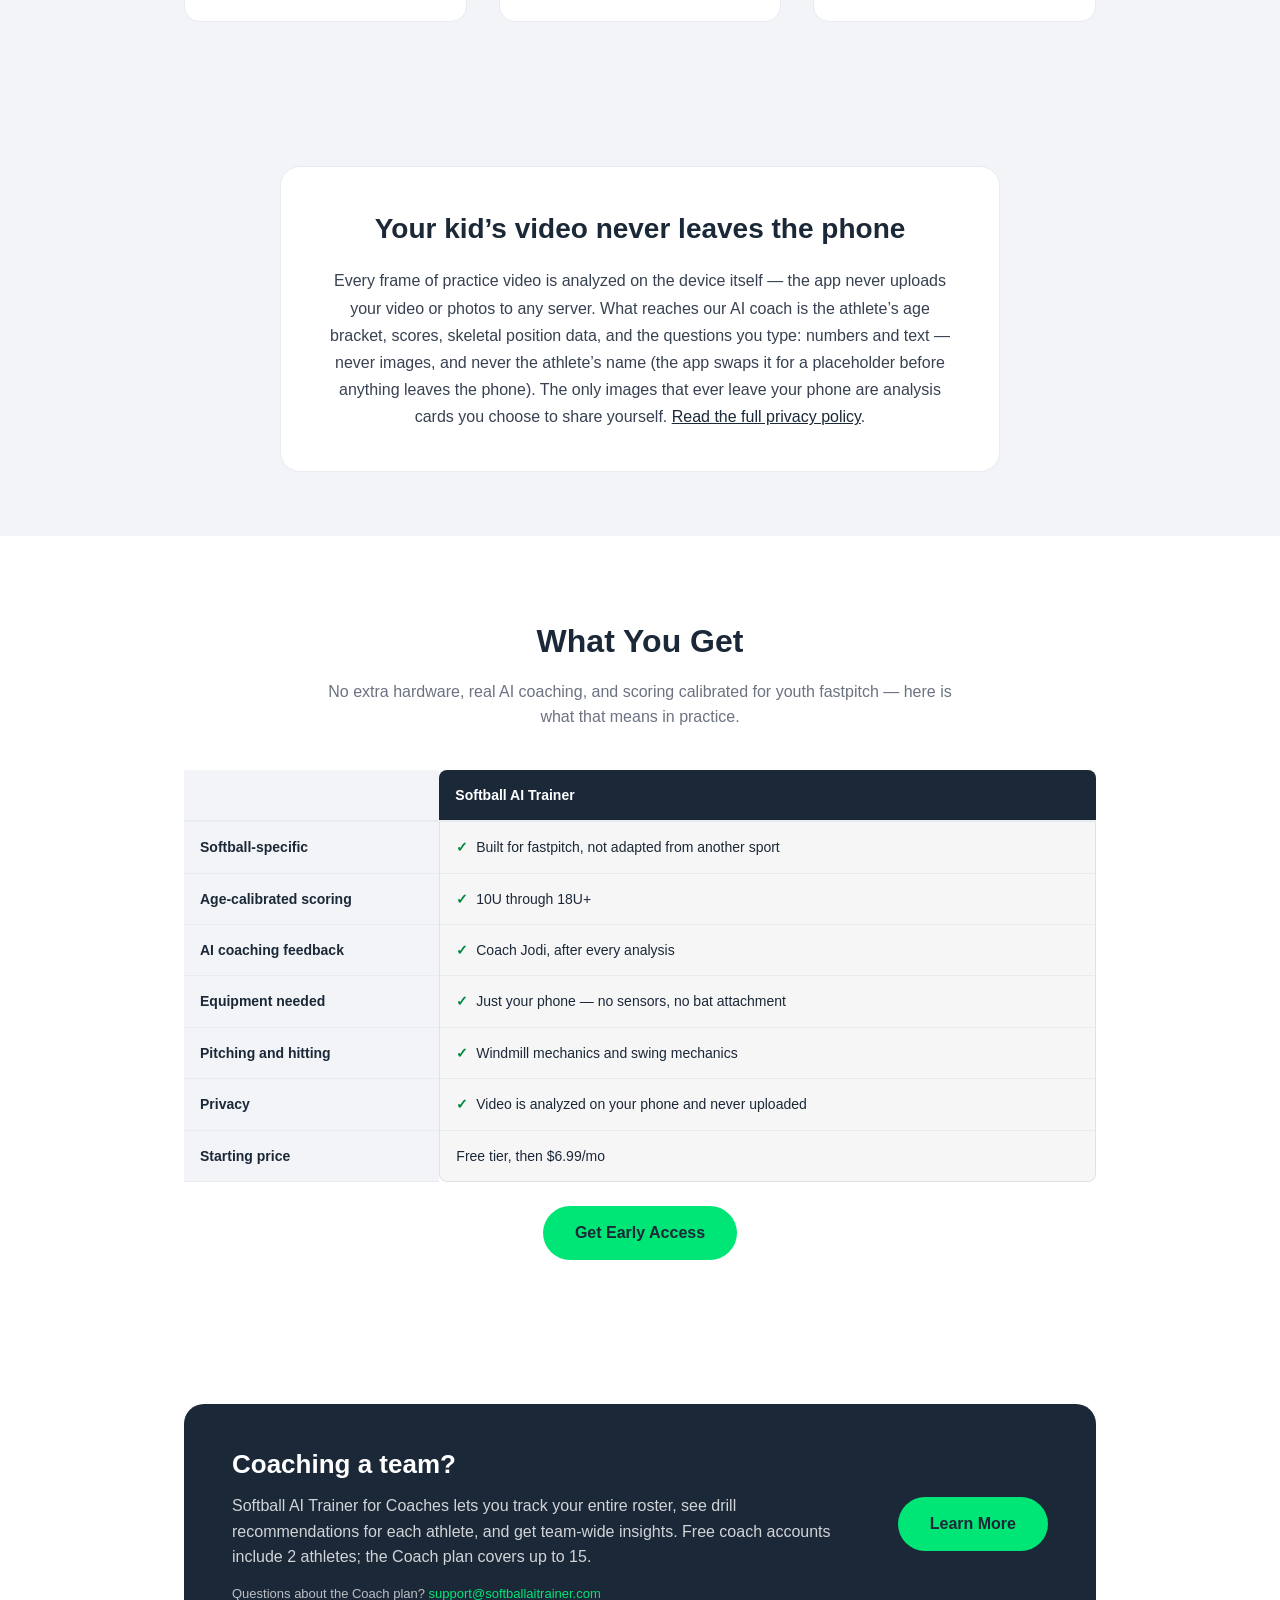
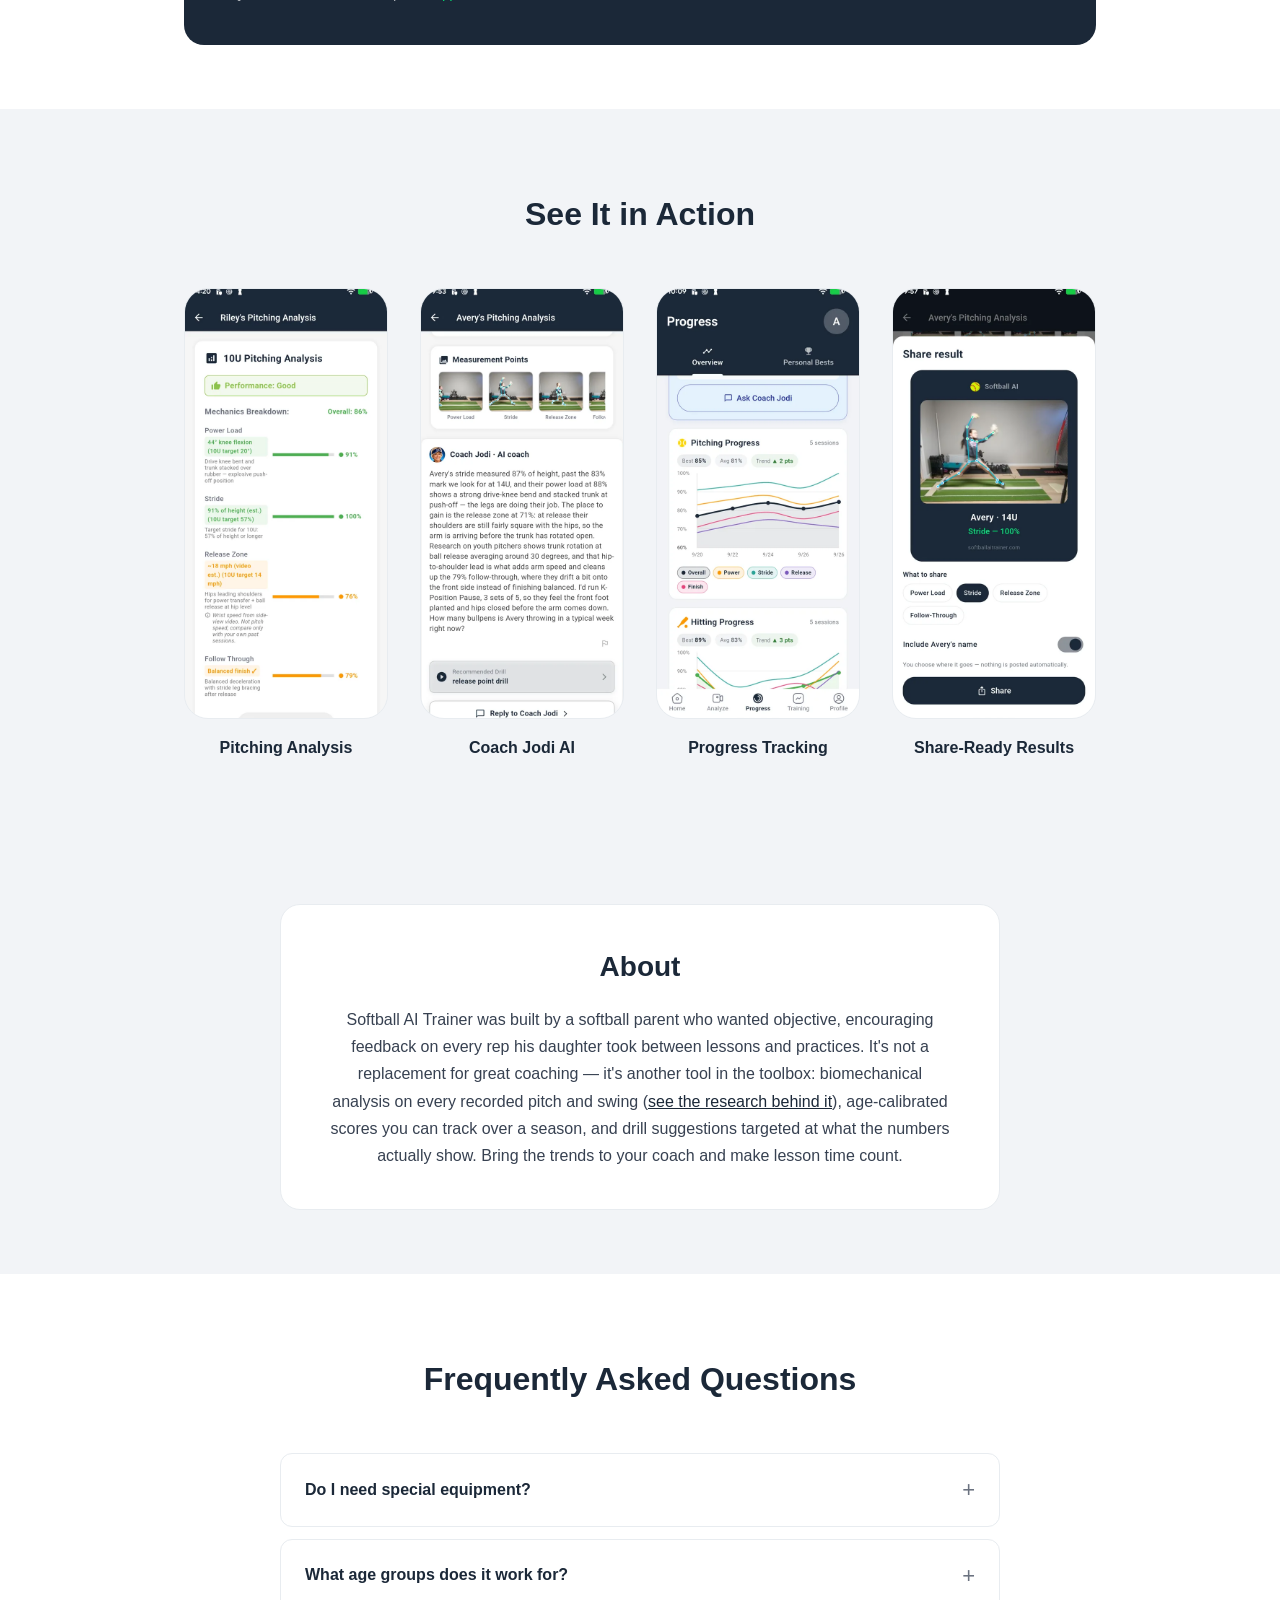
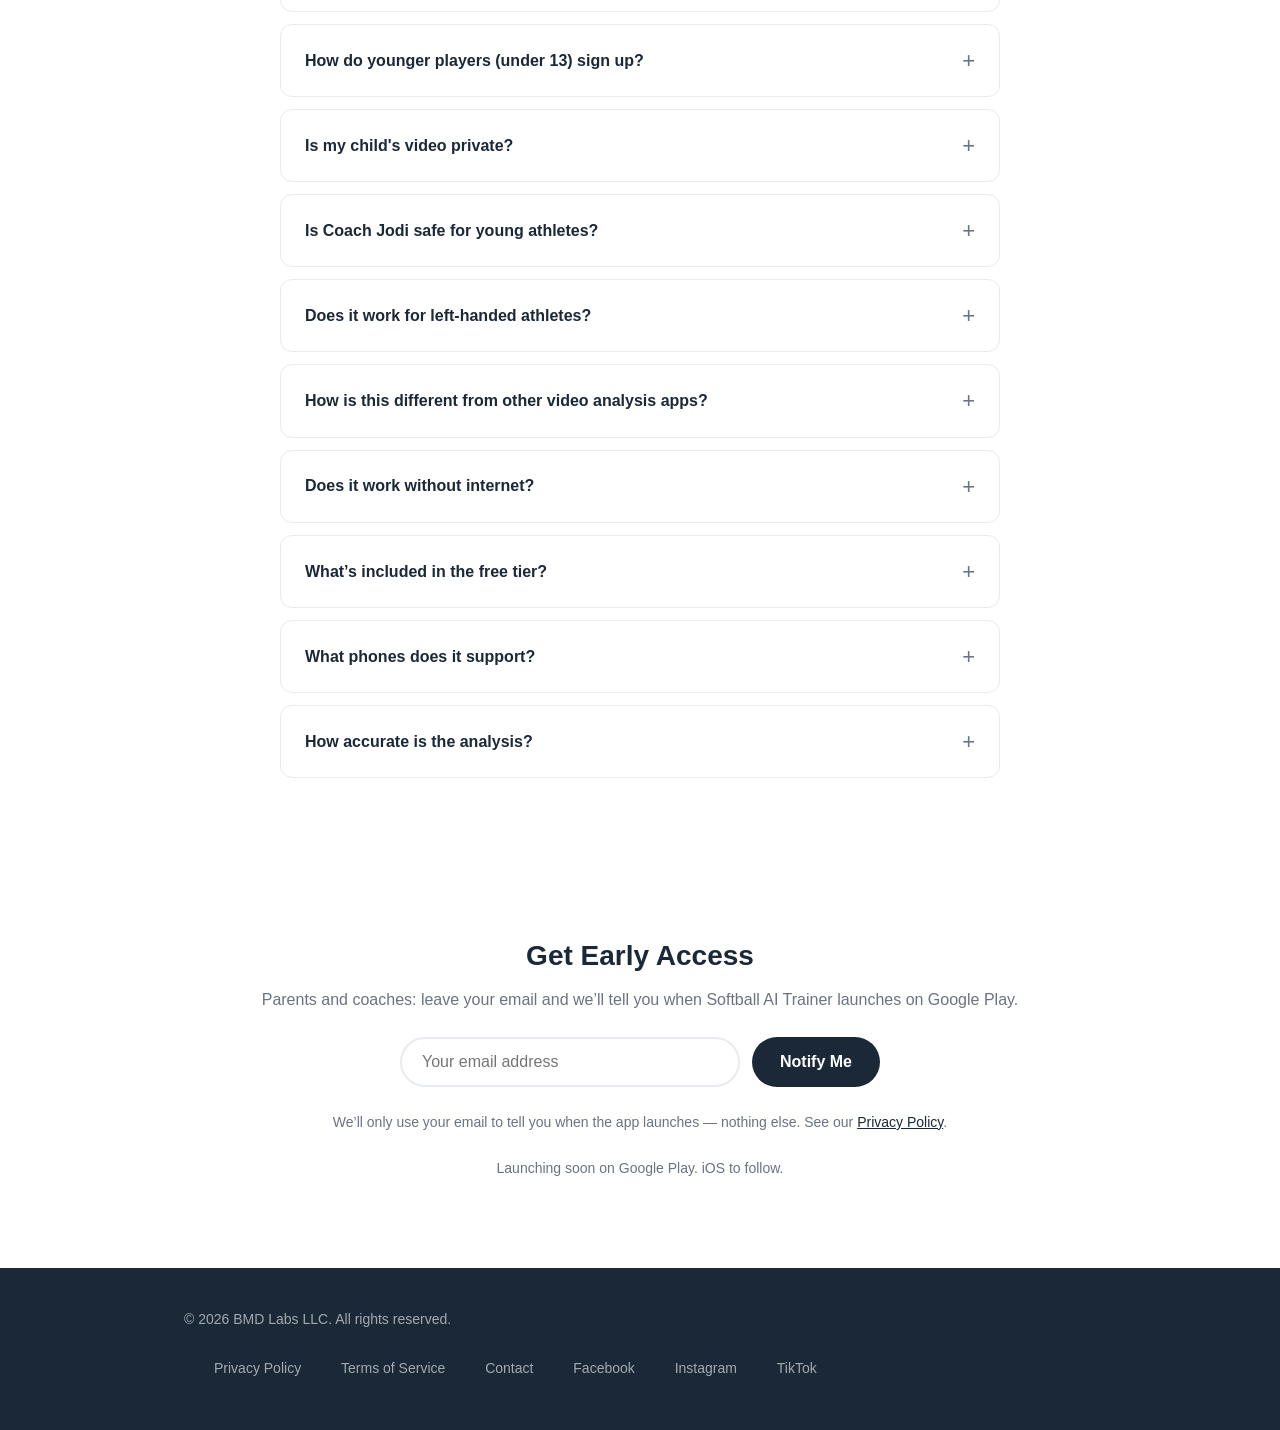
==== commit e11155c8: "site: Sept 28 publish - legal pages aligned with the app, stride research, new screenshots - consent" ====
--- a/index.html
+++ b/index.html
@@ -78,7 +78,7 @@
           { "@type": "Question", "name": "Does it work for left-handed athletes?", "acceptedAnswer": { "@type": "Answer", "text": "Yes. Set your athlete's throwing and batting hand once, and every analysis scores accordingly." } },
           { "@type": "Question", "name": "How is this different from other video analysis apps?", "acceptedAnswer": { "@type": "Answer", "text": "Built specifically for fastpitch softball, with age-calibrated scoring and AI coaching personalized to your mechanics." } },
           { "@type": "Question", "name": "Does it work without internet?", "acceptedAnswer": { "@type": "Answer", "text": "Video analysis runs entirely on your phone, so you can record and analyze at any field with no signal. Internet is only needed for AI coaching feedback and account sync." } },
-          { "@type": "Question", "name": "What's included in the free tier?", "acceptedAnswer": { "@type": "Answer", "text": "The free tier currently includes 12 video analyses per week, 3 Coach Jodi questions per day, your last 10 saved sessions, and 1 athlete profile. The Player plan raises that to unlimited analyses and up to 2 athlete profiles; the Coach plan covers up to 15 athletes." } },
+          { "@type": "Question", "name": "What's included in the free tier?", "acceptedAnswer": { "@type": "Answer", "text": "The free tier currently includes 12 video analyses per week, 3 Coach Jodi questions per day, your last 10 saved sessions, and 1 athlete profile (coach accounts: 2 athletes). The Player plan raises that to unlimited analyses and up to 2 athlete profiles; the Coach plan covers up to 15 athletes." } },
           { "@type": "Question", "name": "What phones does it support?", "acceptedAnswer": { "@type": "Answer", "text": "Android at launch (Google Play), with iOS to follow. Any modern Android phone works — newer phones simply analyze faster." } },
           { "@type": "Question", "name": "How accurate is the analysis?", "acceptedAnswer": { "@type": "Answer", "text": "Scoring is built on pose detection plus biomechanical metrics anchored to peer-reviewed fastpitch pitching research and established coaching standards, with age-specific targets. Accuracy depends on video quality and camera angle; methods and limitations are published on the research page." } }
         ]
@@ -234,7 +234,7 @@
       <div class="coach-card">
         <div class="coach-card-content">
           <h2>Coaching a team?</h2>
-          <p>Softball AI Trainer for Coaches lets you track your entire roster, see drill recommendations for each athlete, and get team-wide insights. One coach covers up to 15 athletes.</p>
+          <p>Softball AI Trainer for Coaches lets you track your entire roster, see drill recommendations for each athlete, and get team-wide insights. Free coach accounts include 2 athletes; the Coach plan covers up to 15.</p>
           <p class="coach-contact">Questions about the Coach plan? <a href="mailto:support@softballaitrainer.com">support@softballaitrainer.com</a></p>
         </div>
         <a href="/coaches.html" class="btn btn-green">Learn More</a>
@@ -249,7 +249,7 @@
 
         <div class="screenshot-card">
           <div class="screenshot-frame">
-            <img src="screenshots/pitching-analysis.webp?v=20260907b" width="560" height="1244" loading="lazy" decoding="async" alt="14U pitching analysis with phase scores, raw measurements, and skeletal keyframes" onerror="this.style.display='none';this.nextElementSibling.style.display='flex';">
+            <img src="screenshots/pitching-analysis.webp?v=20260926b" width="560" height="1244" loading="lazy" decoding="async" alt="10U pitching analysis: phase scores with each measurement next to its 10U target" onerror="this.style.display='none';this.nextElementSibling.style.display='flex';">
             <div class="screenshot-placeholder">Screenshot Coming Soon</div>
           </div>
           <p class="screenshot-caption">Pitching Analysis</p>
@@ -257,7 +257,7 @@
 
         <div class="screenshot-card">
           <div class="screenshot-frame">
-            <img src="screenshots/coach-jodi.webp?v=20260907" width="560" height="1244" loading="lazy" decoding="async" alt="Analysis keyframes with skeletal overlays above Coach Jodi's AI feedback" onerror="this.style.display='none';this.nextElementSibling.style.display='flex';">
+            <img src="screenshots/coach-jodi.webp?v=20260926" width="560" height="1244" loading="lazy" decoding="async" alt="Pitching keyframes with skeletal overlays above Coach Jodi's AI feedback and a recommended drill" onerror="this.style.display='none';this.nextElementSibling.style.display='flex';">
             <div class="screenshot-placeholder">Screenshot Coming Soon</div>
           </div>
           <p class="screenshot-caption">Coach Jodi AI</p>
@@ -265,7 +265,7 @@
 
         <div class="screenshot-card">
           <div class="screenshot-frame">
-            <img src="screenshots/progress.webp?v=20260907b" width="560" height="1244" loading="lazy" decoding="async" alt="Progress dashboard with pitching and hitting score charts" onerror="this.style.display='none';this.nextElementSibling.style.display='flex';">
+            <img src="screenshots/progress.webp?v=20260926" width="560" height="1244" loading="lazy" decoding="async" alt="Progress dashboard with pitching and hitting score charts" onerror="this.style.display='none';this.nextElementSibling.style.display='flex';">
             <div class="screenshot-placeholder">Screenshot Coming Soon</div>
           </div>
           <p class="screenshot-caption">Progress Tracking</p>
@@ -273,7 +273,7 @@
 
         <div class="screenshot-card">
           <div class="screenshot-frame">
-            <img src="screenshots/share-card.webp?v=20260907b" width="560" height="1244" loading="lazy" decoding="async" alt="Share sheet with a branded results card and a name privacy toggle" onerror="this.style.display='none';this.nextElementSibling.style.display='flex';">
+            <img src="screenshots/share-card.webp?v=20260926" width="560" height="1244" loading="lazy" decoding="async" alt="Share sheet with a stride keyframe results card and a name privacy toggle" onerror="this.style.display='none';this.nextElementSibling.style.display='flex';">
             <div class="screenshot-placeholder">Screenshot Coming Soon</div>
           </div>
           <p class="screenshot-caption">Share-Ready Results</p>
@@ -339,7 +339,7 @@
 
         <details class="faq-item">
           <summary>What&rsquo;s included in the free tier?</summary>
-          <p>The free tier currently includes 12 video analyses per week, 3 Coach Jodi questions per day, your last 10 saved sessions, and 1 athlete profile. The Player plan raises that to unlimited analyses and up to 2 athlete profiles; the Coach plan covers up to 15 athletes.</p>
+          <p>The free tier currently includes 12 video analyses per week, 3 Coach Jodi questions per day, your last 10 saved sessions, and 1 athlete profile (coach accounts: 2 athletes). The Player plan raises that to unlimited analyses and up to 2 athlete profiles; the Coach plan covers up to 15 athletes.</p>
         </details>
 
         <details class="faq-item">
